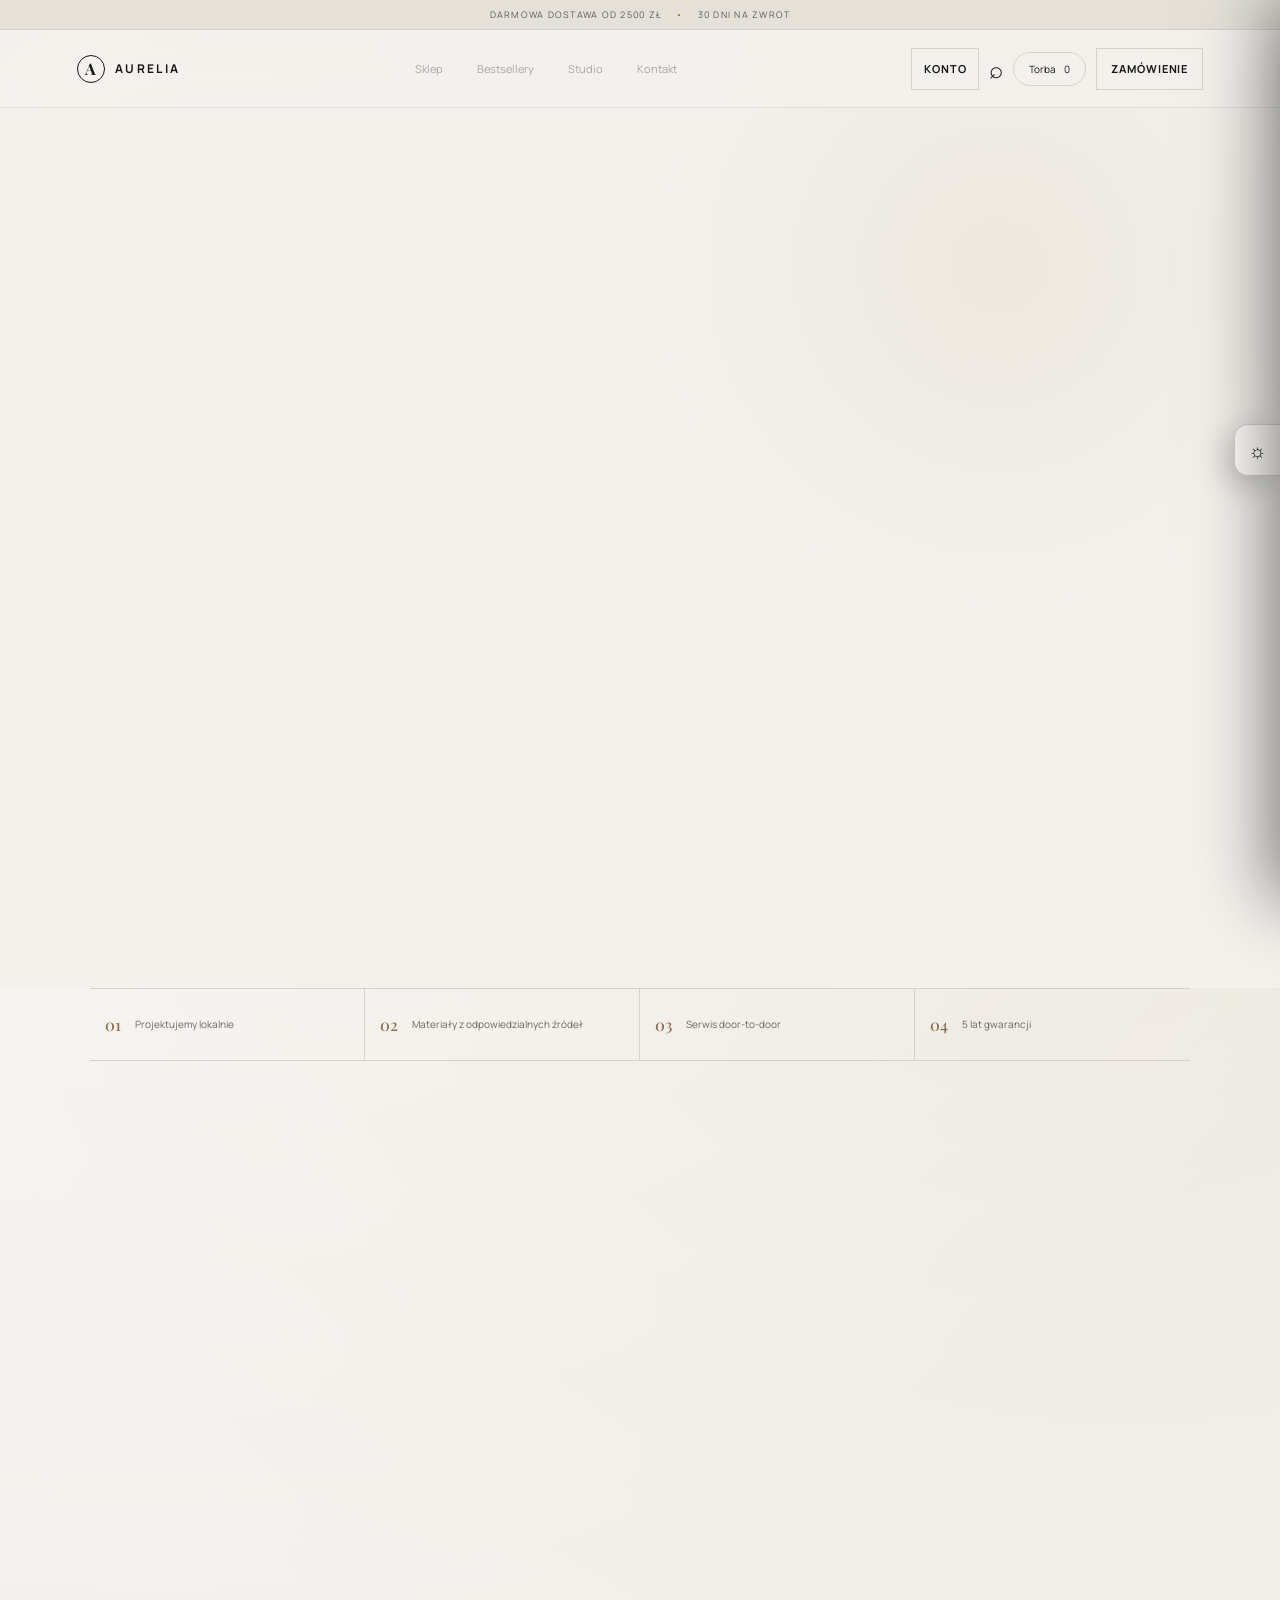
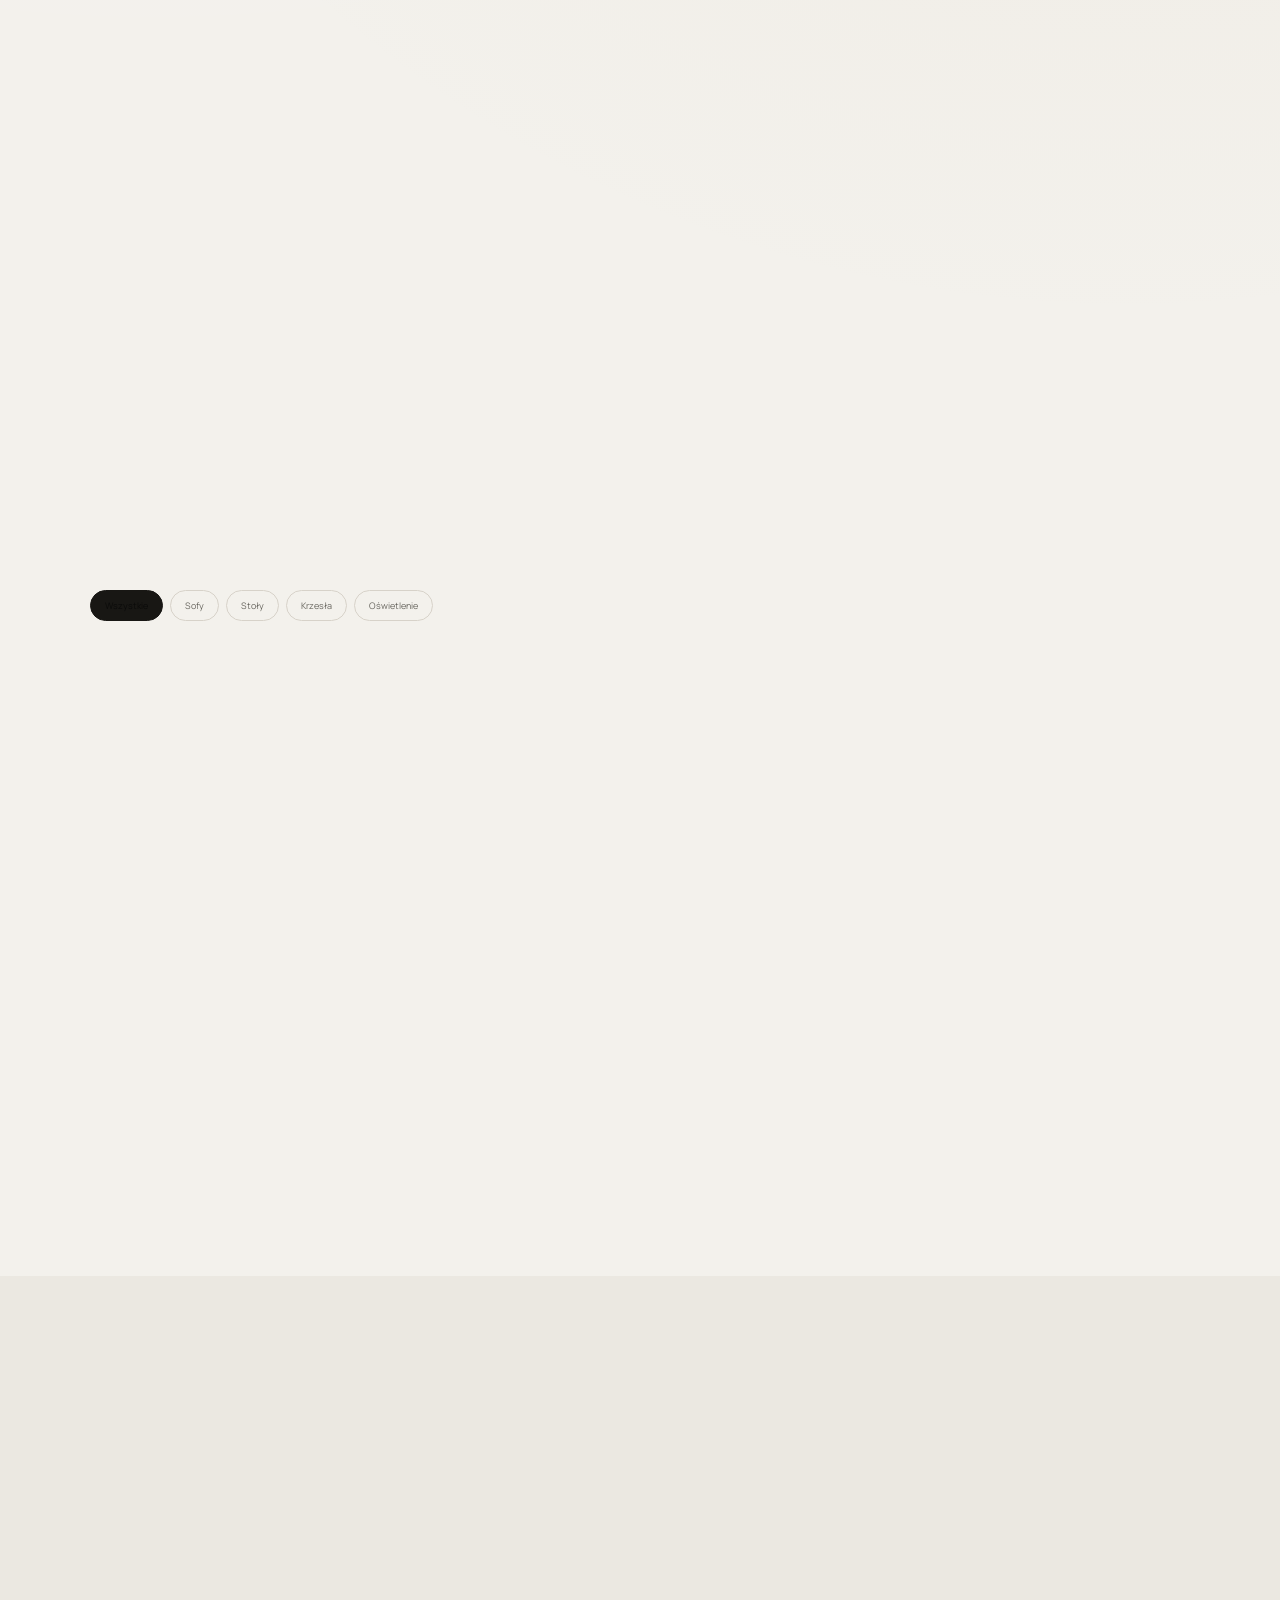
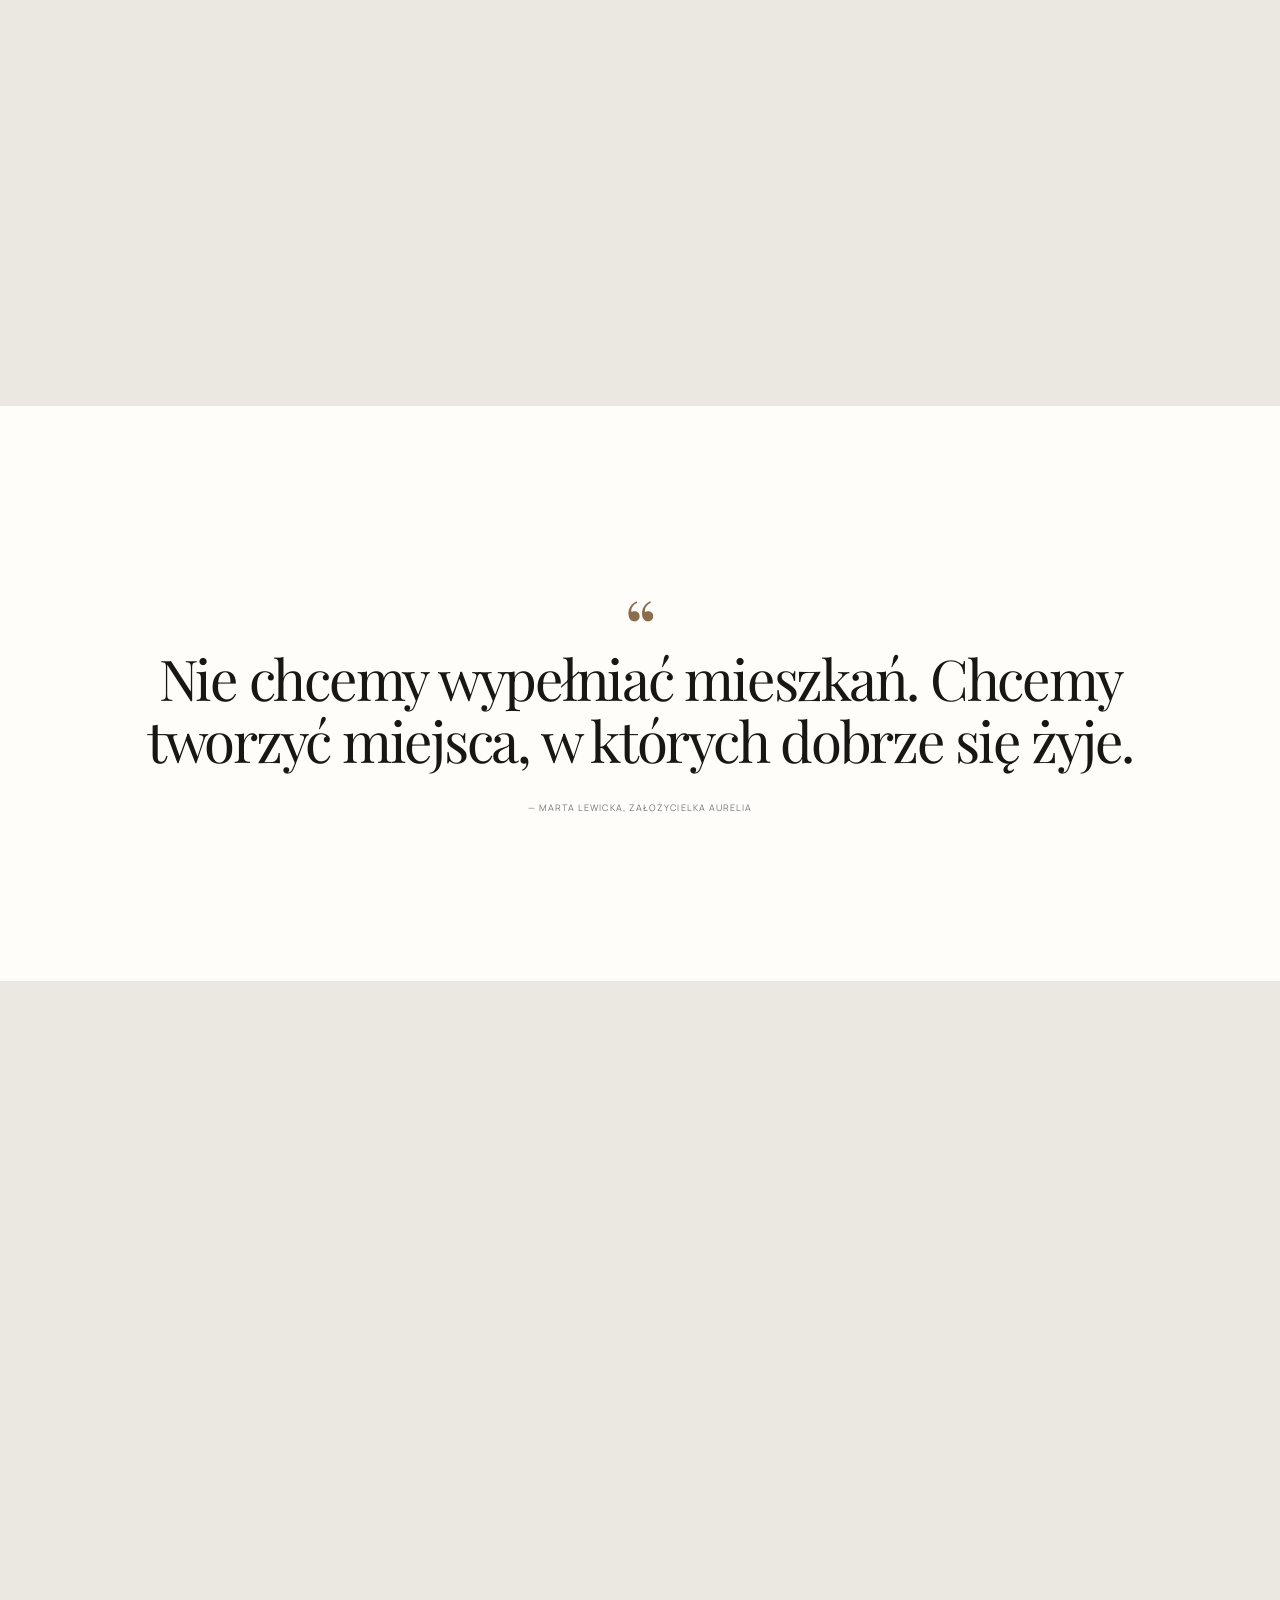
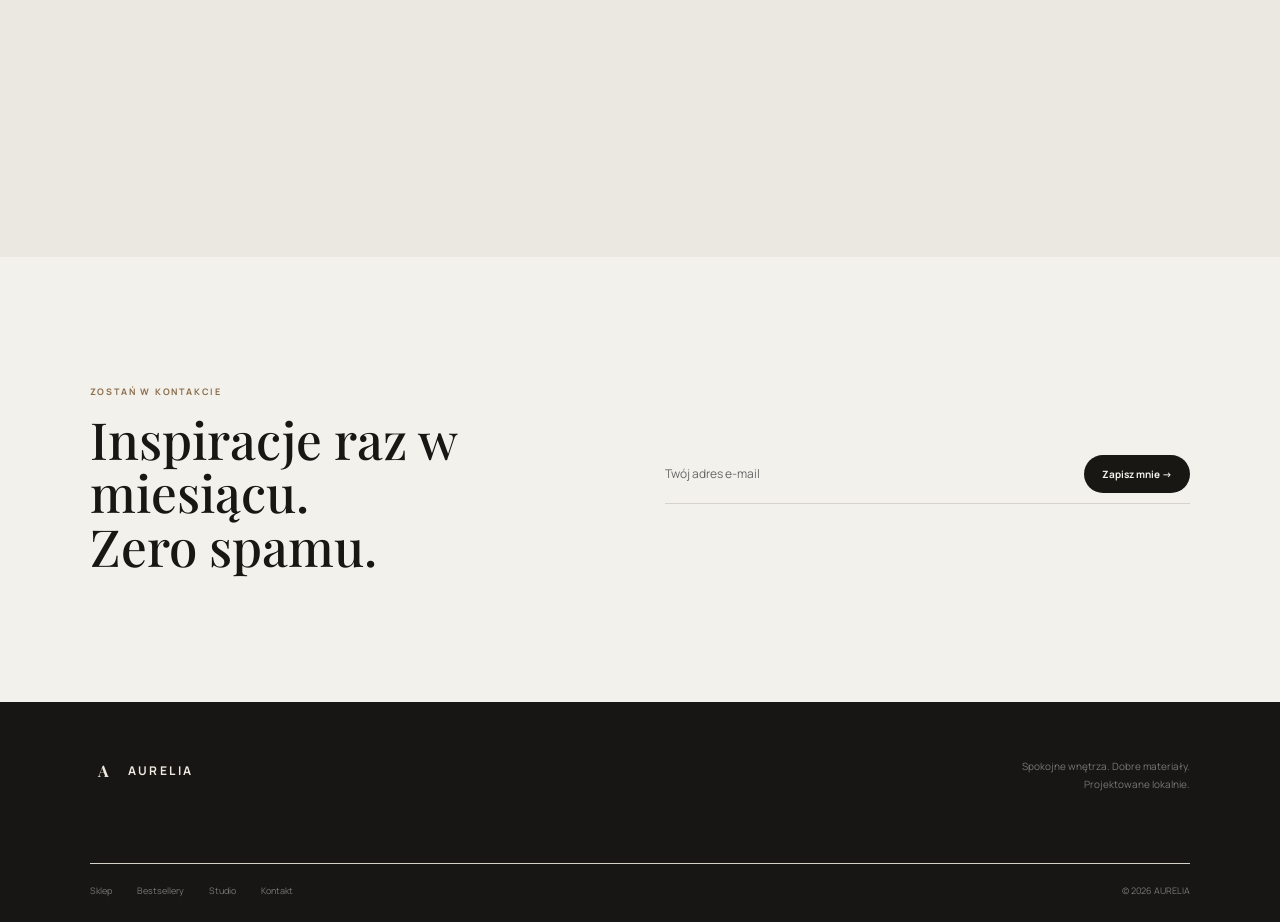
==== index.html @ a043e9d5 "Refresh app script after cart fix" ====
<!doctype html>
<html lang="pl">
<head>
  <meta charset="utf-8">
  <meta name="viewport" content="width=device-width,initial-scale=1">
  <meta name="description" content="AURELIA — nowoczesne meble do świadomych wnętrz.">
  <title>AURELIA — Meble, które zostają na lata</title>
  <link rel="preconnect" href="https://fonts.googleapis.com">
  <link rel="preconnect" href="https://fonts.gstatic.com" crossorigin>
  <link href="https://fonts.googleapis.com/css2?family=Manrope:wght@400;500;600;700&family=Playfair+Display:wght@500;600&display=swap" rel="stylesheet">
  <link rel="stylesheet" href="style.css?v=daynight2026">
  <script>(function(){try{document.documentElement.dataset.theme=localStorage.getItem("aurelia-theme")||"light"}catch(e){document.documentElement.dataset.theme="light"}})();</script>
</head>
<body>
  <div class="announcement">Darmowa dostawa od 2500 zł <span>•</span> 30 dni na zwrot</div>

  <header class="site-header" id="top">
    <a class="brand" href="index.html" aria-label="Aurelia strona główna">
      <span class="brand-mark">A</span>
      <span>AURELIA</span>
    </a>

    <nav class="desktop-nav" aria-label="Główna nawigacja">
      <a href="shop.html">Sklep</a>
      <a href="#bestsellery">Bestsellery</a>
      <a href="about.html">Studio</a>
      <a href="contact.html">Kontakt</a>
    </nav>

    <div class="header-actions"><a class="account-btn" href="account.html">Konto</a>
      <button class="icon-btn" data-open-search aria-label="Szukaj">⌕</button>
      <button class="cart-btn" data-open-cart>Torba <span id="cartCount">0</span></button><a class="order-btn" href="checkout.html">Zamówienie</a>
      <button class="menu-btn" data-menu aria-label="Otwórz menu"><span></span><span></span></button>
    </div>
  </header>

  <div class="mobile-menu" id="mobileMenu"><a href="account.html">Konto</a>
    <a href="shop.html">Sklep</a>
    <a href="#bestsellery">Bestsellery</a>
    <a href="about.html">Studio</a>
    <a href="contact.html">Kontakt</a>
  </div>

  <main>
    <section class="hero">
      <div class="hero-copy reveal">
        <p class="eyebrow">Kolekcja jesień / zima 2026</p>
        <h1>Przestrzeń,<br><em>która oddycha.</em></h1>
        <p class="hero-text">Spokojne formy, naturalne materiały i detale, które robią różnicę. Meble zaprojektowane do życia — nie tylko do oglądania.</p>
        <div class="hero-actions">
          <a class="btn btn-dark" href="#bestsellery">Odkryj kolekcję <span>↗</span></a>
          <a class="text-link" href="#studio">Poznaj nasze podejście</a>
        </div>
      </div>
      <div class="hero-visual reveal">
        <div class="hero-image">
          <img src="https://images.unsplash.com/photo-1555041469-a586c61ea9bc?auto=format&fit=crop&w=1500&q=85" alt="Jasna sofa w nowoczesnym salonie">
        </div>
        <div class="hero-note"><span>01</span><p>Soft shapes<br>natural living</p></div>
        <div class="hero-orb" aria-hidden="true"></div>
      </div>
    </section>

    <section class="trust-strip">
      <div><strong>01</strong><span>Projektujemy lokalnie</span></div>
      <div><strong>02</strong><span>Materiały z odpowiedzialnych źródeł</span></div>
      <div><strong>03</strong><span>Serwis door-to-door</span></div>
      <div><strong>04</strong><span>5 lat gwarancji</span></div>
    </section>

    <section class="section" id="kolekcja">
      <div class="section-head reveal">
        <div><p class="eyebrow">Kategorie</p><h2>Zaprojektuj swój rytm.</h2></div>
        <p>Od miękkich sof po stoły, przy których chce się zostać dłużej. Wybierz przestrzeń, od której zaczniesz.</p>
      </div>
      <div class="category-grid">
        <a class="category-card tall reveal" href="#bestsellery">
          <img src="https://images.unsplash.com/photo-1600210492486-724fe5c67fb0?auto=format&fit=crop&w=1000&q=85" alt="Salon">
          <div><span>01</span><h3>Salon</h3><small>Zobacz kolekcję →</small></div>
        </a>
        <a class="category-card reveal" href="#bestsellery">
          <img src="https://images.unsplash.com/photo-1618221195710-dd6b41faaea6?auto=format&fit=crop&w=1000&q=85" alt="Jadalnia">
          <div><span>02</span><h3>Jadalnia</h3><small>Zobacz kolekcję →</small></div>
        </a>
        <a class="category-card reveal" href="#bestsellery">
          <img src="https://images.unsplash.com/photo-1616486338812-3dadae4b4ace?auto=format&fit=crop&w=1000&q=85" alt="Sypialnia">
          <div><span>03</span><h3>Sypialnia</h3><small>Zobacz kolekcję →</small></div>
        </a>
      </div>
    </section>

    <section class="section products-section" id="bestsellery">
      <div class="section-head reveal">
        <div><p class="eyebrow">Bestsellery</p><h2>Rzeczy, do których się wraca.</h2></div>
        <button class="filter-toggle" data-filter-toggle>Filtruj <span>+</span></button>
      </div>

      <div class="filters" id="filters">
        <button class="filter active" data-filter="all">Wszystkie</button>
        <button class="filter" data-filter="sofa">Sofy</button>
        <button class="filter" data-filter="stol">Stoły</button>
        <button class="filter" data-filter="krzeslo">Krzesła</button>
        <button class="filter" data-filter="oswietlenie">Oświetlenie</button>
      </div>

      <div class="product-grid" id="productGrid">
        <article class="product-card reveal" data-category="sofa" data-id="sofa-luna" data-name="Luna Soft" data-price="4290">
          <div class="product-media"><span class="tag">Bestseller</span><button class="heart" aria-label="Dodaj do ulubionych">♡</button><img src="https://images.unsplash.com/photo-1555041469-a586c61ea9bc?auto=format&fit=crop&w=900&q=85" alt="Sofa Luna Soft"></div>
          <div class="product-info"><div><p class="product-type">Sofa / 3-osobowa</p><h3>Luna Soft</h3></div><strong>4 290 zł</strong></div>
          <button class="add-product">Dodaj do torby</button>
        </article>

        <article class="product-card reveal" data-category="stol" data-id="stol-ena" data-name="Ena Oak" data-price="2490">
          <div class="product-media"><button class="heart" aria-label="Dodaj do ulubionych">♡</button><img src="https://images.unsplash.com/photo-1538688525198-9b88f6f53126?auto=format&fit=crop&w=900&q=85" alt="Drewniany stół Ena Oak"></div>
          <div class="product-info"><div><p class="product-type">Stół / dąb</p><h3>Ena Oak</h3></div><strong>2 490 zł</strong></div>
          <button class="add-product">Dodaj do torby</button>
        </article>

        <article class="product-card reveal" data-category="krzeslo" data-id="krzeslo-mia" data-name="Mia Chair" data-price="590">
          <div class="product-media"><span class="tag muted">Nowość</span><button class="heart" aria-label="Dodaj do ulubionych">♡</button><img src="https://images.unsplash.com/photo-1503602642458-232111445657?auto=format&fit=crop&w=900&q=85" alt="Krzesło Mia"></div>
          <div class="product-info"><div><p class="product-type">Krzesło / tkanina</p><h3>Mia Chair</h3></div><strong>590 zł</strong></div>
          <button class="add-product">Dodaj do torby</button>
        </article>

        <article class="product-card reveal" data-category="oswietlenie" data-id="lampa-nova" data-name="Nova Light" data-price="790">
          <div class="product-media"><button class="heart" aria-label="Dodaj do ulubionych">♡</button><img src="https://images.unsplash.com/photo-1507473885765-e6ed057f782c?auto=format&fit=crop&w=900&q=85" alt="Lampa Nova"></div>
          <div class="product-info"><div><p class="product-type">Lampa / szkło</p><h3>Nova Light</h3></div><strong>790 zł</strong></div>
          <button class="add-product">Dodaj do torby</button>
        </article>
      </div>
    </section>

    <section class="feature-section">
      <div class="feature-copy reveal">
        <p class="eyebrow">Poznaj produkt</p>
        <h2>Dotknij, obróć,<br><em>zobacz z bliska.</em></h2>
        <p>Nie zawsze da się poczuć mebel przez ekran. Dlatego stworzyliśmy prosty podgląd 3D — przeciągnij po modelu i obejrzyj go z każdej strony.</p>
        <div class="feature-specs"><span>360° obrót</span><span>Interaktywny podgląd</span><span>Model webowy</span></div>
      </div>
      <div class="viewer-wrap reveal">
        <div class="viewer" id="viewer" aria-label="Interaktywny podgląd fotela">
          <div class="viewer-grid"></div>
          <div class="chair-3d">
            <div class="chair-back"></div><div class="chair-seat"></div><div class="chair-arm left"></div><div class="chair-arm right"></div><div class="chair-leg l1"></div><div class="chair-leg l2"></div><div class="chair-leg l3"></div><div class="chair-leg l4"></div>
          </div>
          <div class="viewer-label">AURELIA / FORM 01</div>
          <div class="drag-hint">↔ przeciągnij, aby obrócić</div>
        </div>
      </div>
    </section>

    <section class="quote-section" id="studio">
      <div class="quote-mark">“</div>
      <blockquote>Nie chcemy wypełniać mieszkań. Chcemy tworzyć miejsca, w których dobrze się żyje.</blockquote>
      <p>— Marta Lewicka, założycielka AURELIA</p>
    </section>

    <section class="studio-section section">
      <div class="studio-image reveal"><img src="https://images.unsplash.com/photo-1600607687920-4e2a09cf159d?auto=format&fit=crop&w=1400&q=85" alt="Wnętrze pracowni Aurelia"></div>
      <div class="studio-copy reveal"><p class="eyebrow">Nasze studio</p><h2>Mniej rzeczy.<br>Więcej charakteru.</h2><p>W AURELIA wierzymy w projektowanie bez pośpiechu. Wybieramy materiały, które pięknieją z czasem, i formy, które nie potrzebują sezonowych trendów.</p><a class="btn btn-dark" href="#kontakt">Poznaj nas bliżej <span>↗</span></a></div>
    </section>

    <section class="newsletter section" id="kontakt">
      <div><p class="eyebrow">Zostań w kontakcie</p><h2>Inspiracje raz w miesiącu.<br>Zero spamu.</h2></div>
      <form id="newsletterForm"><input type="email" placeholder="Twój adres e-mail" required><button class="btn btn-dark" type="submit">Zapisz mnie →</button></form>
    </section>
  </main>

  <footer>
    <div class="footer-top">
      <a class="brand" href="#top"><span class="brand-mark">A</span><span>AURELIA</span></a>
      <p>Spokojne wnętrza. Dobre materiały.<br>Projektowane lokalnie.</p>
    </div>
    <div class="footer-links">
      <a href="shop.html">Sklep</a><a href="#bestsellery">Bestsellery</a><a href="about.html">Studio</a><a href="contact.html">Kontakt</a>
      <span>© 2026 AURELIA</span>
    </div>
  </footer>

  <div class="search-overlay" id="searchOverlay">
    <button class="close-overlay" data-close-search>×</button>
    <div><p class="eyebrow">Szukaj</p><input id="searchInput" type="search" placeholder="Np. sofa, dąb, lampa..."><p id="searchResult"></p></div>
  </div>

  <aside class="cart-drawer" id="cartDrawer">
    <div class="drawer-head"><h2>Twoja torba</h2><button data-close-cart>×</button></div>
    <div id="cartItems" class="cart-items"><p class="empty-cart">Twoja torba jest jeszcze pusta.</p></div>
    <div class="cart-bottom"><div><span>Suma</span><strong id="cartTotal">0 zł</strong></div><button class="btn btn-dark checkout">Przejdź do zamówienia</button></div>
  </aside>
  <div class="drawer-backdrop" id="backdrop"></div>
  <div class="toast" id="toast"></div>
  <button class="appearance-toggle" id="appearanceToggle" type="button" aria-label="Otwórz ustawienia wyglądu"><span>☼</span></button>
  <aside class="appearance-drawer" id="appearanceDrawer" aria-hidden="true">
    <div class="appearance-head"><div><p class="eyebrow">Wygląd</p><strong>Tryb strony</strong></div><button id="appearanceClose" type="button" aria-label="Zamknij">×</button></div>
    <button class="appearance-option" type="button" data-appearance="light"><span>☼</span><div><strong>Jasny</strong><small>Naturalny i lekki</small></div><i>✓</i></button>
    <button class="appearance-option" type="button" data-appearance="dark"><span>☾</span><div><strong>Ciemny</strong><small>Elegancki i spokojny</small></div><i>✓</i></button>
  </aside>
  <div class="appearance-backdrop" id="appearanceBackdrop"></div>
  <script src="appearance.js"></script>
  <script src="app.js?v=cartfix2026"></script>
</body>
</html>
---- style.css ----
:root{
  --bg:#0b0b0a;--surface:#111110;--surface-2:#171715;--text:#eeeae2;
  --muted:#8e8b84;--line:#282824;--accent:#b59a78;--white:#fff;
}
*{box-sizing:border-box;margin:0;padding:0}
html{scroll-behavior:smooth}
body{font-family:"Manrope",sans-serif;background:var(--bg);color:var(--text);overflow-x:hidden}
body.no-scroll{overflow:hidden}
a{color:inherit;text-decoration:none}button,input,select,textarea{font:inherit}button{cursor:pointer}
.announcement{height:30px;background:#050505;color:#aaa69f;display:flex;justify-content:center;align-items:center;gap:14px;font-size:9px;letter-spacing:.14em;text-transform:uppercase}
.announcement span,.eyebrow{color:var(--accent)}
.site-header{height:78px;position:sticky;top:0;z-index:50;background:rgba(11,11,10,.88);backdrop-filter:blur(18px);display:flex;align-items:center;justify-content:space-between;padding:0 clamp(20px,6vw,90px);border-bottom:1px solid var(--line)}
.brand{display:flex;align-items:center;gap:10px;font-weight:700;letter-spacing:.2em;font-size:12px}
.brand-mark{display:grid;place-items:center;width:28px;height:28px;border:1px solid var(--text);border-radius:50%;font-family:"Playfair Display",serif;font-size:16px;letter-spacing:0}
.desktop-nav{display:flex;gap:34px;font-size:11px;color:#aaa7a0}.desktop-nav a,.footer-links a{transition:.25s}.desktop-nav a:hover,.footer-links a:hover{color:var(--accent)}
.header-actions{display:flex;gap:10px;align-items:center}.icon-btn,.cart-btn,.menu-btn{border:0;background:none;color:var(--text)}
.icon-btn{font-size:24px}.cart-btn{border:1px solid var(--line);padding:9px 15px;border-radius:999px;font-size:10px}.cart-btn span{margin-left:6px}.menu-btn{display:none;width:36px}.menu-btn span{display:block;height:1px;background:var(--text);margin:6px 0}.mobile-menu{display:none}
.hero{min-height:calc(100vh - 108px);display:grid;grid-template-columns:1fr 1.05fr;gap:clamp(35px,7vw,110px);align-items:center;padding:clamp(60px,8vw,110px) clamp(20px,7vw,100px)}
.hero-copy{max-width:620px}.eyebrow{text-transform:uppercase;letter-spacing:.2em;font-size:9px;font-weight:700}
.hero h1,.section-head h2,.feature-copy h2,.studio-copy h2,.newsletter h2,.page-hero h1,.shop-toolbar h2,.promo-box h2,.contact-grid h2{font-family:"Playfair Display",serif;font-weight:500}
.hero h1{font-size:clamp(54px,6.8vw,100px);line-height:.94;letter-spacing:-.055em;margin:22px 0 30px}.hero h1 em,h2 em{font-style:italic;color:var(--accent)}
.hero-text{max-width:500px;color:var(--muted);line-height:1.8;font-size:13px}.hero-actions{display:flex;align-items:center;gap:24px;margin-top:35px}
.btn{border:0;padding:14px 20px;border-radius:999px;display:inline-flex;align-items:center;justify-content:center;gap:16px;font-size:10px;font-weight:700;transition:.25s}.btn span{font-size:15px}.btn-dark{background:var(--text);color:#0b0b0a}.btn-dark:hover{background:#fff;transform:translateY(-2px)}.text-link{font-size:10px;border-bottom:1px solid #777;padding-bottom:5px}
.hero-visual{position:relative}.hero-image{height:min(690px,75vh);overflow:hidden;border-radius:2px}.hero-image img,.category-card img,.product-media img,.studio-image img{width:100%;height:100%;object-fit:cover}.hero-note{position:absolute;left:-30px;bottom:30px;background:var(--surface-2);padding:17px 20px;display:flex;gap:18px;box-shadow:0 15px 40px #000b}.hero-note span{color:var(--accent);font-size:9px}.hero-note p{font-family:"Playfair Display",serif;font-size:14px;line-height:1.2}.hero-orb{position:absolute;width:80px;height:80px;border-radius:50%;right:-25px;top:12%;background:#b59a7820}
.trust-strip{display:grid;grid-template-columns:repeat(4,1fr);border-block:1px solid var(--line);margin:0 clamp(20px,7vw,100px)}.trust-strip div{padding:25px 15px;display:flex;gap:14px;align-items:center;border-right:1px solid var(--line)}.trust-strip div:last-child{border:0}.trust-strip strong{font-family:"Playfair Display",serif;color:var(--accent);font-weight:500}.trust-strip span{font-size:10px;color:var(--muted)}
.section{padding:clamp(80px,10vw,145px) clamp(20px,7vw,100px)}.section-head{display:flex;justify-content:space-between;align-items:end;gap:30px;margin-bottom:50px}.section-head h2,.feature-copy h2,.studio-copy h2{font-size:clamp(38px,4.5vw,65px);line-height:1;letter-spacing:-.045em;margin-top:16px}.section-head>p{max-width:330px;color:var(--muted);font-size:11px;line-height:1.8}
.category-grid{display:grid;grid-template-columns:1.2fr 1fr 1fr;gap:12px}.category-card{height:410px;position:relative;overflow:hidden;background:var(--surface-2)}.category-card.tall{height:560px}.category-card img{transition:transform .8s;filter:saturate(.85)}.category-card:hover img{transform:scale(1.04)}.category-card:after{content:"";position:absolute;inset:0;background:linear-gradient(transparent 40%,#000b)}.category-card div{position:absolute;z-index:2;left:24px;bottom:24px;color:#fff}.category-card span{font-size:9px;color:#d0b28c}.category-card h3{font-family:"Playfair Display",serif;font-size:32px;font-weight:500;margin:5px 0}.category-card small{font-size:9px}
.products-section{padding-top:60px}.filter-toggle{background:none;color:var(--text);border:0;border-bottom:1px solid var(--text);font-size:10px;padding:5px}.filters{display:flex;gap:7px;margin:-20px 0 32px;overflow:auto}.filter{background:none;color:var(--muted);border:1px solid var(--line);border-radius:999px;padding:8px 14px;font-size:9px;white-space:nowrap}.filter.active,.filter:hover{background:var(--text);color:#0b0b0a;border-color:var(--text)}
.product-grid{display:grid;grid-template-columns:repeat(4,1fr);gap:14px}.product-card{min-width:0}.product-media{height:390px;background:var(--surface-2);position:relative;overflow:hidden}.product-media img{transition:.6s;filter:saturate(.85)}.product-card:hover .product-media img{transform:scale(1.035)}.tag{position:absolute;z-index:2;left:14px;top:14px;background:var(--text);color:#0b0b0a;border-radius:999px;padding:6px 10px;font-size:8px}.tag.muted{background:#2a2824;color:#c7b69d}.heart{position:absolute;z-index:3;right:14px;top:14px;border:1px solid #ffffff22;background:#111111d9;color:var(--text);width:34px;height:34px;border-radius:50%;font-size:17px}.heart.active{background:var(--text);color:#0b0b0a}
.product-info{display:flex;justify-content:space-between;gap:12px;padding:16px 2px 11px}.product-type{font-size:8px;text-transform:uppercase;letter-spacing:.13em;color:#77746e}.product-info h3{font-family:"Playfair Display",serif;font-size:20px;font-weight:500;margin-top:5px}.product-info>strong{font-size:11px;white-space:nowrap}.add-product{width:100%;border:1px solid var(--line);background:none;color:var(--text);padding:10px;border-radius:999px;font-size:9px;transition:.25s}.add-product:hover{background:var(--text);color:#0b0b0a}
.feature-section{background:var(--surface);display:grid;grid-template-columns:.85fr 1.15fr;align-items:center;min-height:700px;padding:100px clamp(20px,7vw,100px);gap:80px}.feature-copy{max-width:480px}.feature-copy>p:not(.eyebrow){color:var(--muted);font-size:12px;line-height:1.9;margin-top:25px}.feature-specs{display:flex;gap:8px;flex-wrap:wrap;margin-top:30px}.feature-specs span{border:1px solid var(--line);border-radius:999px;padding:8px 11px;font-size:8px;color:var(--muted)}
.viewer-wrap{display:flex;justify-content:center}.viewer{width:min(600px,100%);height:530px;background:#151513;position:relative;overflow:hidden;cursor:grab;user-select:none}.viewer:active{cursor:grabbing}.viewer-grid{position:absolute;inset:0;background:linear-gradient(#0000 49%,#ffffff08 50%),linear-gradient(90deg,#0000 49%,#ffffff08 50%);background-size:40px 40px;opacity:.3;transform:perspective(500px) rotateX(60deg) translateY(170px) scale(1.5)}
.chair-3d{position:absolute;width:250px;height:270px;left:50%;top:50%;transform:translate(-50%,-45%) rotateY(-15deg);transform-style:preserve-3d;transition:transform .08s}.chair-back{position:absolute;width:185px;height:175px;left:32px;top:0;background:linear-gradient(120deg,#51453a,#7b6a58);border-radius:70px 70px 20px 20px}.chair-seat{position:absolute;width:205px;height:75px;left:22px;top:145px;background:#685949;border-radius:30px;transform:rotateX(15deg)}.chair-arm{position:absolute;width:18px;height:120px;top:95px;background:#665542;border-radius:10px}.chair-arm.left{left:16px;transform:rotate(-8deg)}.chair-arm.right{right:12px;transform:rotate(8deg)}.chair-leg{position:absolute;width:11px;height:80px;background:#090908;top:202px;border-radius:0 0 7px 7px}.l1{left:40px}.l2{left:88px}.l3{right:88px}.l4{right:38px}.viewer-label{position:absolute;top:20px;left:20px;font-size:8px;letter-spacing:.18em}.drag-hint{position:absolute;bottom:20px;right:20px;font-size:8px;color:#666}
.quote-section{padding:clamp(100px,13vw,190px) 10%;text-align:center;background:var(--surface-2)}.quote-mark{font-family:"Playfair Display",serif;color:var(--accent);font-size:80px;height:55px}.quote-section blockquote{font-family:"Playfair Display",serif;font-size:clamp(32px,4.4vw,65px);line-height:1.1;letter-spacing:-.04em;max-width:1050px;margin:20px auto 30px}.quote-section>p{font-size:9px;color:#777;letter-spacing:.12em;text-transform:uppercase}
.studio-section{display:grid;grid-template-columns:1.1fr .9fr;align-items:center;gap:8%;background:var(--surface)}.studio-image{height:620px;overflow:hidden}.studio-copy{max-width:480px}.studio-copy>p:not(.eyebrow){color:var(--muted);line-height:1.9;font-size:12px;margin:28px 0}
.newsletter{display:grid;grid-template-columns:1fr 1fr;gap:50px;align-items:center}.newsletter h2{font-size:clamp(35px,4vw,55px);line-height:1.05;margin-top:15px}.newsletter form{display:flex;border-bottom:1px solid var(--line);padding-bottom:10px}.newsletter input{flex:1;border:0;outline:0;background:none;color:var(--text);font-size:12px}.newsletter input::placeholder{color:#666}.newsletter .btn{padding:12px 18px}.newsletter-message{font-size:10px;color:var(--accent);margin-top:12px}
footer{background:#050505;color:var(--text);padding:55px clamp(20px,7vw,100px) 25px}.footer-top{display:flex;justify-content:space-between;align-items:start;padding-bottom:70px}.footer-top .brand-mark{border-color:var(--text)}.footer-top p{color:#777;font-size:10px;line-height:1.8;text-align:right}.footer-links{display:flex;gap:25px;border-top:1px solid var(--line);padding-top:20px;flex-wrap:wrap;font-size:9px;color:#777}.footer-links span{margin-left:auto}
.search-overlay{position:fixed;inset:0;background:#090908f7;z-index:100;display:grid;place-items:center;opacity:0;visibility:hidden;transition:.3s}.search-overlay.open{opacity:1;visibility:visible}.search-overlay>div{width:min(700px,85%)}.search-overlay input{display:block;width:100%;border:0;border-bottom:1px solid var(--text);background:none;color:var(--text);outline:0;font-family:"Playfair Display",serif;font-size:clamp(35px,6vw,70px);padding:20px 0}.search-overlay #searchResult{font-size:10px;color:var(--muted);margin-top:15px}.close-overlay{position:absolute;right:5%;top:4%;border:0;background:none;color:var(--text);font-size:35px}
.cart-drawer{position:fixed;z-index:110;right:0;top:0;height:100vh;width:min(430px,100%);background:var(--surface-2);padding:30px;transform:translateX(100%);transition:.4s;display:flex;flex-direction:column}.cart-drawer.open{transform:translateX(0)}.drawer-head{display:flex;justify-content:space-between;border-bottom:1px solid var(--line);padding-bottom:20px}.drawer-head h2{font-family:"Playfair Display",serif;font-weight:500}.drawer-head button{border:0;background:none;color:var(--text);font-size:28px}.cart-items{flex:1;padding:20px 0;overflow:auto}.empty-cart{font-size:11px;color:#777}.cart-row{display:flex;gap:12px;padding:13px 0;border-bottom:1px solid var(--line)}.cart-row .cart-thumb{width:70px;height:70px;object-fit:cover}.cart-row h4{font-family:"Playfair Display",serif;font-weight:500}.cart-row p{font-size:9px;color:#777;margin-top:5px}.remove-item{margin-left:auto;border:0;background:none;color:#777}.cart-bottom{border-top:1px solid var(--line);padding-top:20px}.cart-bottom>div{display:flex;justify-content:space-between;margin-bottom:15px;font-size:11px}.cart-bottom .btn{width:100%}.drawer-backdrop{position:fixed;inset:0;background:#0009;z-index:105;opacity:0;visibility:hidden;transition:.3s}.drawer-backdrop.open{opacity:1;visibility:visible}.toast{position:fixed;bottom:25px;left:50%;transform:translate(-50%,20px);background:var(--text);color:#0b0b0a;padding:12px 18px;border-radius:999px;font-size:9px;opacity:0;z-index:200;transition:.3s;pointer-events:none}.toast.show{opacity:1;transform:translate(-50%,0)}
.reveal{opacity:0;transform:translateY(25px);transition:opacity .7s,transform .7s}.reveal.visible{opacity:1;transform:none}
.page-hero{padding:clamp(90px,12vw,170px) clamp(20px,7vw,100px) 80px;background:var(--surface)}.page-hero h1{font-size:clamp(55px,8vw,105px);line-height:.92;letter-spacing:-.055em;margin:20px 0}.page-hero h1 em{font-style:italic;color:var(--accent)}.page-hero>p:last-child{max-width:520px;color:var(--muted);line-height:1.8;font-size:12px}
.shop-toolbar{display:flex;justify-content:space-between;gap:30px;align-items:end;margin-bottom:35px}.shop-toolbar h2{font-size:clamp(35px,4vw,55px)}.shop-toolbar .filters{margin:0}
.promo-box{background:var(--surface-2);display:flex;justify-content:space-between;align-items:center;gap:40px}.promo-box h2,.contact-grid h2{font-size:clamp(40px,5vw,70px);line-height:.98;margin:15px 0}.promo-box p:not(.eyebrow){color:var(--muted);max-width:550px;line-height:1.8;font-size:12px}
.values-grid{display:grid;grid-template-columns:repeat(3,1fr);gap:1px;background:var(--line)}.values-grid>div{background:var(--bg);padding:55px 35px;min-height:230px}.values-grid strong{color:var(--accent);font-family:"Playfair Display",serif;font-weight:500}.values-grid h3{font-family:"Playfair Display",serif;font-size:30px;font-weight:500;margin:20px 0 10px}.values-grid p{color:var(--muted);font-size:11px;line-height:1.8;max-width:320px}
.contact-grid{display:grid;grid-template-columns:.8fr 1.2fr;gap:12%;background:var(--surface)}.contact-detail{margin-top:30px;line-height:2;color:var(--muted);font-size:12px}.contact-form{display:grid;gap:24px}.contact-form label{display:grid;gap:9px;font-size:9px;text-transform:uppercase;letter-spacing:.12em}.contact-form input,.contact-form select,.contact-form textarea{border:0;border-bottom:1px solid var(--line);background:none;color:var(--text);outline:0;padding:13px 0;font-size:12px;resize:vertical}.contact-form select{cursor:pointer}.contact-form .btn{justify-self:start}.form-success{padding:35px;border:1px solid var(--line);background:var(--bg)}.form-success strong{font-family:"Playfair Display",serif;font-size:30px;font-weight:500}.form-success p{margin-top:10px;color:var(--muted);font-size:11px}.scroll-progress{position:fixed;left:0;top:0;height:2px;width:0;background:var(--accent);z-index:9999}
@media(max-width:900px){
 .desktop-nav{display:none}.menu-btn{display:block}.hero{grid-template-columns:1fr;padding-top:70px}.hero-copy{max-width:700px}.hero-visual{margin-top:20px}.hero-image{height:60vh}.hero-note{left:15px}
 .trust-strip{grid-template-columns:1fr 1fr}.trust-strip div:nth-child(2){border-right:0}.trust-strip div{border-bottom:1px solid var(--line)}
 .category-grid{grid-template-columns:1fr 1fr}.category-card.tall{height:450px}.category-card{height:350px}.category-card:first-child{grid-column:1/-1}
 .product-grid{grid-template-columns:1fr 1fr}.product-media{height:450px}.feature-section{grid-template-columns:1fr;gap:50px}.studio-section{grid-template-columns:1fr}.studio-image{height:500px}.newsletter{grid-template-columns:1fr}
 .mobile-menu{position:fixed;z-index:45;top:108px;left:0;right:0;background:var(--surface-2);padding:30px 25px;display:flex;flex-direction:column;gap:20px;transform:translateY(-120%);transition:.35s;border-bottom:1px solid var(--line)}.mobile-menu.open{transform:translateY(0)}
}
@media(max-width:700px){
 .shop-toolbar,.promo-box{align-items:flex-start;flex-direction:column}.shop-toolbar .filters{width:100%}.values-grid{grid-template-columns:1fr}.contact-grid{grid-template-columns:1fr;gap:50px}
 .page-hero{padding-top:80px}.promo-box{padding-top:80px;padding-bottom:80px}
}
@media(max-width:560px){
 .announcement{font-size:8px}.hero{min-height:auto;padding:65px 20px 80px}.hero h1{font-size:56px}.hero-actions{align-items:flex-start;flex-direction:column;gap:18px}.hero-image{height:55vh}.hero-note{bottom:15px}.hero-orb{right:-20px}
 .trust-strip{margin:0 20px;grid-template-columns:1fr}.trust-strip div{border-right:0}.section{padding:80px 20px}.section-head{align-items:start;flex-direction:column;margin-bottom:35px}
 .category-grid{grid-template-columns:1fr}.category-card,.category-card.tall{height:420px;grid-column:auto}.product-grid{grid-template-columns:1fr 1fr;gap:12px}.product-media{height:260px}.product-info{display:block}.product-info>strong{display:block;margin-top:7px}
 .feature-section{padding:80px 20px}.viewer{height:430px}.chair-3d{transform:translate(-50%,-45%) scale(.82)}.studio-image{height:380px}
 .footer-top{flex-direction:column;gap:30px}.footer-top p{text-align:left}.footer-links span{margin-left:0;width:100%}.newsletter form{display:block;border:0}.newsletter input{width:100%;border-bottom:1px solid var(--line);padding:15px 0}.newsletter .btn{margin-top:12px}.cart-btn{padding:8px 10px}
}

/* AURELIA appearance switcher */
.appearance-toggle{position:fixed;right:0;top:50%;transform:translateY(-50%);z-index:9999;width:46px;height:52px;border:1px solid var(--line);border-right:0;border-radius:14px 0 0 14px;background:var(--surface-2);color:var(--text);display:grid;place-items:center;cursor:pointer;box-shadow:-8px 8px 30px #0003;font:inherit;font-size:20px;transition:.25s}
.appearance-toggle:hover{width:52px;color:var(--accent)}
.appearance-drawer{position:fixed;right:0;top:0;bottom:0;z-index:10001;width:min(350px,90vw);padding:32px;background:var(--surface-2);color:var(--text);border-left:1px solid var(--line);box-shadow:-25px 0 70px #0008;transform:translateX(105%);transition:transform .35s ease}
.appearance-drawer.open{transform:translateX(0)}
.appearance-head{display:flex;align-items:flex-start;justify-content:space-between;padding-bottom:25px;border-bottom:1px solid var(--line)}
.appearance-head strong{display:block;font-family:"Playfair Display",serif;font-size:26px;font-weight:500;margin-top:8px}
.appearance-head button{border:0;background:none;color:var(--text);font-size:30px;line-height:1;cursor:pointer}
.appearance-option{width:100%;margin-top:12px;padding:17px;border:1px solid var(--line);background:transparent;color:var(--text);display:flex;align-items:center;gap:14px;text-align:left;cursor:pointer;font:inherit;transition:.2s}
.appearance-option>span{width:36px;height:36px;border:1px solid var(--line);border-radius:50%;display:grid;place-items:center}
.appearance-option div{flex:1}.appearance-option strong{display:block;font-size:11px}.appearance-option small{display:block;color:var(--muted);font-size:9px;margin-top:4px}.appearance-option i{font-style:normal;opacity:0;color:var(--accent)}
.appearance-option.active{border-color:var(--accent);background:#b59a7812}.appearance-option.active i{opacity:1}
.appearance-backdrop{position:fixed;inset:0;z-index:10000;background:#0008;opacity:0;visibility:hidden;transition:.25s}
.appearance-backdrop.open{opacity:1;visibility:visible}
html[data-theme="light"]{--bg:#f3f1ec;--surface:#ebe8e1;--surface-2:#fffdfa;--text:#181714;--muted:#68665f;--line:#d7d2c9;--accent:#8b6d4b}
html[data-theme="dark"]{--bg:#0b0b0a;--surface:#111110;--surface-2:#171715;--text:#eeeae2;--muted:#8e8b84;--line:#282824;--accent:#b59a78}
html[data-theme="light"] .announcement{background:#e5e1d9;color:#5f5b54}
html[data-theme="light"] .site-header{background:#f3f1ecd9}
html[data-theme="light"] footer{background:#171614}
html[data-theme="light"] .hero-image img,html[data-theme="light"] .category-card img,html[data-theme="light"] .product-media img,html[data-theme="light"] .studio-image img{filter:saturate(.8)}
html[data-theme="light"] .btn-dark{background:#181714;color:#f3f1ec}
@media(max-width:560px){.appearance-toggle{top:auto;bottom:110px}.appearance-drawer{width:min(350px,92vw)}}

/* AURELIA DAY / NIGHT SYSTEM
   One source of truth for the visual transformation.
*/

html[data-theme="light"]{
  --bg:#f3f1ec;
  --surface:#ebe8e1;
  --surface-2:#fffdfa;
  --text:#181714;
  --muted:#68665f;
  --line:#d7d2c9;
  --accent:#8b6d4b;
  --ambient:rgba(139,109,75,.10);
  --photo-filter:none;
}

html[data-theme="dark"]{
  --bg:#090d16;
  --surface:#111722;
  --surface-2:#171e2b;
  --text:#f3f0e8;
  --muted:#a1a7b3;
  --line:#2a3342;
  --accent:#c8ab7c;
  --ambient:rgba(91,125,177,.14);
  --photo-filter:brightness(.54) saturate(.72) contrast(1.08);
}

/* Core transition */
html[data-theme] body,
html[data-theme] .announcement,
html[data-theme] .site-header,
html[data-theme] .section,
html[data-theme] .feature-section,
html[data-theme] .studio-section,
html[data-theme] .newsletter,
html[data-theme] .quote-section,
html[data-theme] .page-hero,
html[data-theme] .trust-strip,
html[data-theme] .product-card,
html[data-theme] .promo-box,
html[data-theme] .values-grid>div,
html[data-theme] .contact-grid,
html[data-theme] footer,
html[data-theme] .viewer,
html[data-theme] .filters,
html[data-theme] .filter,
html[data-theme] input,
html[data-theme] select,
html[data-theme] textarea{
  transition:
    background-color .7s ease,
    color .7s ease,
    border-color .7s ease,
    box-shadow .7s ease;
}

/* DAY */
html[data-theme="light"] body{
  background:
    radial-gradient(circle at 12% 4%,rgba(255,255,255,.55),transparent 26%),
    radial-gradient(circle at 88% 12%,rgba(196,169,130,.12),transparent 24%),
    var(--bg);
  color:var(--text);
}

html[data-theme="light"] .announcement{
  background:#e5e1d9;
  color:#5f5b54;
  border-bottom:1px solid #d7d2c9;
}

html[data-theme="light"] .site-header{
  background:rgba(243,241,236,.88);
  border-bottom-color:rgba(24,23,20,.08);
}

html[data-theme="light"] footer{
  background:#171614;
  color:#eee9df;
}

html[data-theme="light"] .hero,
html[data-theme="light"] .page-hero{
  background:
    radial-gradient(circle at 78% 18%,rgba(196,169,130,.12),transparent 28%),
    var(--bg);
}

html[data-theme="light"] .hero-image,
html[data-theme="light"] .category-card,
html[data-theme="light"] .product-media,
html[data-theme="light"] .studio-image{
  box-shadow:0 18px 60px rgba(82,68,48,.08);
}

html[data-theme="light"] .hero-image img,
html[data-theme="light"] .category-card img,
html[data-theme="light"] .product-media img,
html[data-theme="light"] .studio-image img{
  filter:saturate(.88) contrast(1.02);
  transition:filter .7s ease,transform .8s ease;
}

html[data-theme="light"] .btn-dark{
  background:#181714;
  color:#f3f1ec;
  border-color:#181714;
}

/* NIGHT — environment */
html[data-theme="dark"] body{
  background:
    radial-gradient(circle at 12% 5%,rgba(72,104,157,.16),transparent 28%),
    radial-gradient(circle at 88% 16%,rgba(196,169,130,.09),transparent 24%),
    linear-gradient(180deg,#080c14 0%,#0b1019 42%,#080b11 100%);
  color:var(--text);
}

html[data-theme="dark"] .announcement{
  background:#070a10;
  color:#9fa7b4;
  border-bottom:1px solid #222b38;
  box-shadow:0 4px 30px rgba(35,65,105,.12);
}

html[data-theme="dark"] .site-header{
  background:rgba(8,12,20,.88);
  border-bottom-color:rgba(164,186,215,.12);
}

html[data-theme="dark"] .brand-mark{
  border-color:#596477;
}

html[data-theme="dark"] .hero,
html[data-theme="dark"] .page-hero{
  background:
    radial-gradient(circle at 76% 18%,rgba(103,137,190,.17),transparent 28%),
    linear-gradient(180deg,#0a0f19,#0b1018);
}

html[data-theme="dark"] .hero::before{
  content:"";
  position:absolute;
  inset:0;
  pointer-events:none;
  opacity:.6;
  background:
    radial-gradient(circle at 8% 16%,#eef4ff 0 1px,transparent 2px),
    radial-gradient(circle at 20% 8%,#cbd8eb 0 1px,transparent 2px),
    radial-gradient(circle at 34% 21%,#eef4ff 0 1px,transparent 2px),
    radial-gradient(circle at 49% 10%,#cbd8eb 0 1px,transparent 2px),
    radial-gradient(circle at 64% 19%,#eef4ff 0 1px,transparent 2px),
    radial-gradient(circle at 81% 9%,#eef4ff 0 1px,transparent 2px),
    radial-gradient(circle at 91% 25%,#cbd8eb 0 1px,transparent 2px);
}

html[data-theme="dark"] .trust-strip{
  background:#0e141e;
  border-color:#273140;
  box-shadow:inset 0 12px 30px rgba(0,0,0,.18),inset 0 -12px 30px rgba(0,0,0,.18);
}

html[data-theme="dark"] .trust-strip div{
  border-color:#273140;
}

html[data-theme="dark"] .section,
html[data-theme="dark"] .feature-section,
html[data-theme="dark"] .studio-section,
html[data-theme="dark"] .newsletter{
  background:
    linear-gradient(180deg,rgba(135,160,195,.025),transparent 45%),
    var(--surface);
}

html[data-theme="dark"] .quote-section{
  background:
    radial-gradient(circle at 50% 40%,rgba(196,169,130,.08),transparent 32%),
    #080c13;
  border-top:1px solid #252e3b;
  border-bottom:1px solid #252e3b;
}

html[data-theme="dark"] .category-card,
html[data-theme="dark"] .product-card,
html[data-theme="dark"] .viewer,
html[data-theme="dark"] .studio-image,
html[data-theme="dark"] .promo-box,
html[data-theme="dark"] .values-grid>div,
html[data-theme="dark"] .contact-grid{
  background:var(--surface);
}

html[data-theme="dark"] .product-card{
  border:1px solid rgba(164,186,215,.09);
}

html[data-theme="dark"] .product-card:hover{
  border-color:rgba(200,171,124,.38);
  box-shadow:0 24px 70px rgba(0,0,0,.34);
}

html[data-theme="dark"] .product-media{
  background:#0b1018;
}

html[data-theme="dark"] .filters{
  background:#0e141d;
  border-color:#2a3442;
}

html[data-theme="dark"] .filter{
  color:#a2a9b5;
}

html[data-theme="dark"] .filter.active{
  background:#eee8dc;
  color:#11151b;
}

html[data-theme="dark"] .btn-dark{
  background:#eee8dc;
  color:#11151b;
  border-color:#eee8dc;
}

html[data-theme="dark"] .btn-dark:hover{
  background:#c8ab7c;
  border-color:#c8ab7c;
  color:#10141a;
}

html[data-theme="dark"] .text-link{
  color:#d4d9e0;
}

html[data-theme="dark"] .text-link:after{
  background:#c8ab7c;
}

html[data-theme="dark"] .viewer-grid{
  opacity:.25;
}

html[data-theme="dark"] .viewer{
  background:
    radial-gradient(circle at 72% 18%,rgba(92,128,188,.18),transparent 34%),
    linear-gradient(180deg,#0a0f18,#070a10);
}

html[data-theme="dark"] .appearance-toggle{
  background:#151d29;
  border-color:#394658;
  color:#f0ece4;
  box-shadow:-8px 8px 35px rgba(0,0,0,.58);
}

html[data-theme="dark"] .appearance-drawer{
  background:#151b25;
  border-left-color:#354151;
  box-shadow:-25px 0 80px rgba(0,0,0,.7);
}

html[data-theme="dark"] .appearance-option{
  background:#0e141d;
  border-color:#303b4a;
}

html[data-theme="dark"] .appearance-option:hover{
  border-color:#7b8da8;
  background:#18212d;
}

html[data-theme="dark"] .appearance-option.active{
  background:rgba(200,171,124,.12);
  border-color:#c8ab7c;
}

html[data-theme="dark"] .search-overlay{
  background:rgba(5,8,13,.97);
}

html[data-theme="dark"] .cart-drawer{
  background:#151b25;
  border-left:1px solid #354151;
}

html[data-theme="dark"] .drawer-backdrop{
  background:rgba(0,0,0,.76);
}

html[data-theme="dark"] .mobile-menu{
  background:#111822;
  border-bottom-color:#354151;
}

html[data-theme="dark"] footer{
  background:#06080d;
  color:#eee9df;
  border-top:1px solid #202936;
}

html[data-theme="dark"] .footer-links{
  border-color:#252e3b;
}

html[data-theme="dark"] input,
html[data-theme="dark"] select,
html[data-theme="dark"] textarea{
  color:var(--text);
  background:var(--surface-2);
  border-color:var(--line);
}

html[data-theme="dark"] input::placeholder,
html[data-theme="dark"] textarea::placeholder{
  color:#727b89;
}

/* NIGHT — photography */
html[data-theme="dark"] .hero-image,
html[data-theme="dark"] .category-card,
html[data-theme="dark"] .product-media,
html[data-theme="dark"] .studio-image{
  background:#070b12;
  isolation:isolate;
}

html[data-theme="dark"] .hero-image img,
html[data-theme="dark"] .category-card img,
html[data-theme="dark"] .product-media img,
html[data-theme="dark"] .studio-image img{
  filter:var(--photo-filter);
  transition:filter .8s ease,transform .8s ease;
}

html[data-theme="dark"] .hero-image::after,
html[data-theme="dark"] .category-card::before,
html[data-theme="dark"] .product-media::after,
html[data-theme="dark"] .studio-image::after{
  content:"";
  position:absolute;
  inset:0;
  pointer-events:none;
  z-index:1;
  background:
    linear-gradient(180deg,rgba(14,23,38,.10),rgba(3,6,11,.46)),
    radial-gradient(circle at 72% 16%,rgba(108,145,201,.20),transparent 34%);
}

html[data-theme="dark"] .category-card::after{
  z-index:2;
  background:linear-gradient(transparent 25%,rgba(2,5,9,.78));
}

html[data-theme="dark"] .category-card div,
html[data-theme="dark"] .product-media .tag,
html[data-theme="dark"] .product-media .heart{
  z-index:3;
}

/* NIGHT — moon / ambient light */
html[data-theme="dark"] .hero-orb{
  opacity:.9;
  background:
    radial-gradient(circle at 35% 30%,#f1eee6 0 7%,transparent 8%),
    radial-gradient(circle,rgba(197,215,240,.18),rgba(108,145,201,.04) 62%,transparent 70%);
  box-shadow:0 0 42px rgba(154,184,225,.18);
}

/* Keep the decorative sky behind the content */
html[data-theme="dark"] .hero > *{
  position:relative;
  z-index:2;
}

/* Night typography */
html[data-theme="dark"] .eyebrow{
  color:#aab5c5;
}

html[data-theme="dark"] h1 em,
html[data-theme="dark"] h2 em{
  color:#c8ab7c;
}

html[data-theme="dark"] .hero-note{
  background:#151d29;
  border:1px solid #344052;
  box-shadow:0 16px 40px rgba(0,0,0,.3);
}

html[data-theme="dark"] .hero-note span{
  color:#c8ab7c;
}

/* Small screens */
@media(max-width:560px){
  html[data-theme="dark"] .hero::before{
    opacity:.35;
  }
}


/* AURELIA / CHECKOUT */
.checkout-page{padding-bottom:110px}.checkout-layout{width:min(1180px,calc(100% - 40px));margin:0 auto;display:grid;grid-template-columns:minmax(0,1.45fr) minmax(320px,.75fr);gap:28px;align-items:start}.checkout-form{display:grid;gap:18px}.checkout-card,.checkout-summary{background:var(--surface);border:1px solid var(--line);padding:28px;border-radius:2px}.checkout-card h2,.checkout-summary h2{margin:4px 0 22px;font-family:"Playfair Display",serif;font-weight:500}.form-grid{display:grid;grid-template-columns:1fr 1fr;gap:16px}.form-grid .full{grid-column:1/-1}.checkout-form label{display:grid;gap:8px;font-size:12px;color:var(--muted);font-weight:700}.checkout-form input,.checkout-form select{width:100%;box-sizing:border-box;border:1px solid var(--line);background:var(--surface-2);color:var(--text);padding:14px 15px;font:inherit;outline:none}.checkout-form input:focus,.checkout-form select:focus{border-color:var(--accent)}.checkout-note,.checkout-small{color:var(--muted);line-height:1.7;font-size:13px}.consent{display:flex!important;grid-template-columns:auto 1fr!important;align-items:start;gap:10px!important;font-weight:500!important}.consent input{width:auto!important;margin-top:2px}.checkout-submit{width:100%;justify-content:space-between}.checkout-summary{position:sticky;top:100px}.checkout-item{display:grid;grid-template-columns:58px 1fr auto;gap:12px;align-items:center;padding:12px 0;border-bottom:1px solid var(--line)}.checkout-item img{width:58px;height:58px;object-fit:cover}.checkout-item div{display:grid;gap:5px}.checkout-item span{font-size:11px;color:var(--muted)}.checkout-item b{font-size:13px}.summary-line,.summary-total{display:flex;justify-content:space-between;gap:20px;padding-top:16px}.summary-line{font-size:13px;color:var(--muted)}.summary-total{margin-top:12px;padding-top:20px;border-top:1px solid var(--line);font-size:17px}.checkout-empty{color:var(--muted);padding:20px 0}.checkout-success{padding:20px 0}.checkout-success h2{font-size:36px}.checkout-success p{color:var(--muted);line-height:1.7}.checkout-success .btn{display:inline-flex;margin-top:15px}@media(max-width:850px){.checkout-layout{grid-template-columns:1fr}.checkout-summary{position:static;grid-row:1}.form-grid{grid-template-columns:1fr}.form-grid .full{grid-column:auto}}


/* AURELIA / CART & ORDER NAV */
.order-btn{
  display:inline-flex;
  align-items:center;
  justify-content:center;
  min-height:42px;
  padding:0 14px;
  border:1px solid var(--line);
  color:var(--text);
  text-decoration:none;
  font-size:11px;
  font-weight:700;
  letter-spacing:.08em;
  text-transform:uppercase;
  transition:background .25s ease,border-color .25s ease,transform .25s ease;
}
.order-btn:hover{
  background:var(--surface-2);
  border-color:var(--text);
  transform:translateY(-1px);
}
.cart-bottom .checkout{width:100%;margin-top:14px;}
@media(max-width:700px){
  .header-actions{gap:6px;}
  .order-btn{padding:0 9px;font-size:9px;min-height:38px;}
  .cart-btn{padding:0 9px;font-size:9px;}
}

/* AURELIA / ACCOUNTS */
.account-page{padding-bottom:110px}.account-layout{width:min(1000px,calc(100% - 40px));margin:0 auto;display:grid;grid-template-columns:1.15fr .85fr;gap:24px;align-items:start}.account-card{background:var(--surface);border:1px solid var(--line);padding:30px}.account-tabs{display:grid;grid-template-columns:1fr 1fr;border-bottom:1px solid var(--line);margin-bottom:25px}.account-tab{border:0;background:transparent;color:var(--muted);padding:14px 8px;font:inherit;font-size:11px;font-weight:700;letter-spacing:.08em;text-transform:uppercase;cursor:pointer;border-bottom:2px solid transparent}.account-tab.active{color:var(--text);border-bottom-color:var(--accent)}.account-form{display:grid;gap:16px}.account-form label{display:grid;gap:8px;font-size:11px;color:var(--muted);font-weight:700}.account-form input{width:100%;border:1px solid var(--line);background:var(--surface-2);color:var(--text);padding:14px;font:inherit;outline:none}.account-form input:focus{border-color:var(--accent)}.account-form-grid{display:grid;grid-template-columns:1fr 1fr;gap:14px}.account-consent{display:flex!important;grid-template-columns:auto 1fr!important;align-items:start;gap:9px!important;font-weight:500!important}.account-consent input{width:auto}.account-link{border:0;background:none;color:var(--muted);font:inherit;font-size:11px;text-align:left;cursor:pointer}.account-link:hover{color:var(--text)}.account-message{min-height:22px;margin-top:4px;color:var(--muted);font-size:11px;line-height:1.6}.account-message.success{color:#6f7f55}.account-message.error{color:#a65b5b}.account-note{color:var(--muted);font-size:12px;line-height:1.7}.account-benefits h2{font-family:"Playfair Display",serif;font-weight:500;font-size:34px;margin:8px 0 28px}.account-benefits>div{display:grid;grid-template-columns:35px 1fr;gap:12px;padding:16px 0;border-top:1px solid var(--line);font-size:12px;line-height:1.6}.account-benefits strong{color:var(--accent)}.account-profile{width:min(1000px,calc(100% - 40px));margin:24px auto 0;background:var(--surface);border:1px solid var(--line);padding:28px;display:flex;align-items:center;justify-content:space-between;gap:20px}.account-profile h2{font-family:"Playfair Display",serif;font-weight:500;font-size:32px;margin:7px 0}.hidden{display:none!important}@media(max-width:800px){.account-layout{grid-template-columns:1fr}.account-benefits{display:none}}@media(max-width:560px){.account-layout,.account-profile{width:calc(100% - 40px)}.account-form-grid{grid-template-columns:1fr}.account-profile{align-items:flex-start;flex-direction:column}}

.account-btn{display:inline-flex;align-items:center;justify-content:center;min-height:42px;padding:0 12px;border:1px solid var(--line);color:var(--text);text-decoration:none;font-size:11px;font-weight:700;letter-spacing:.08em;text-transform:uppercase;transition:.25s}.account-btn:hover{border-color:var(--accent);color:var(--accent);background:var(--surface-2)}@media(max-width:700px){.account-btn{min-height:38px;padding:0 9px;font-size:9px}}
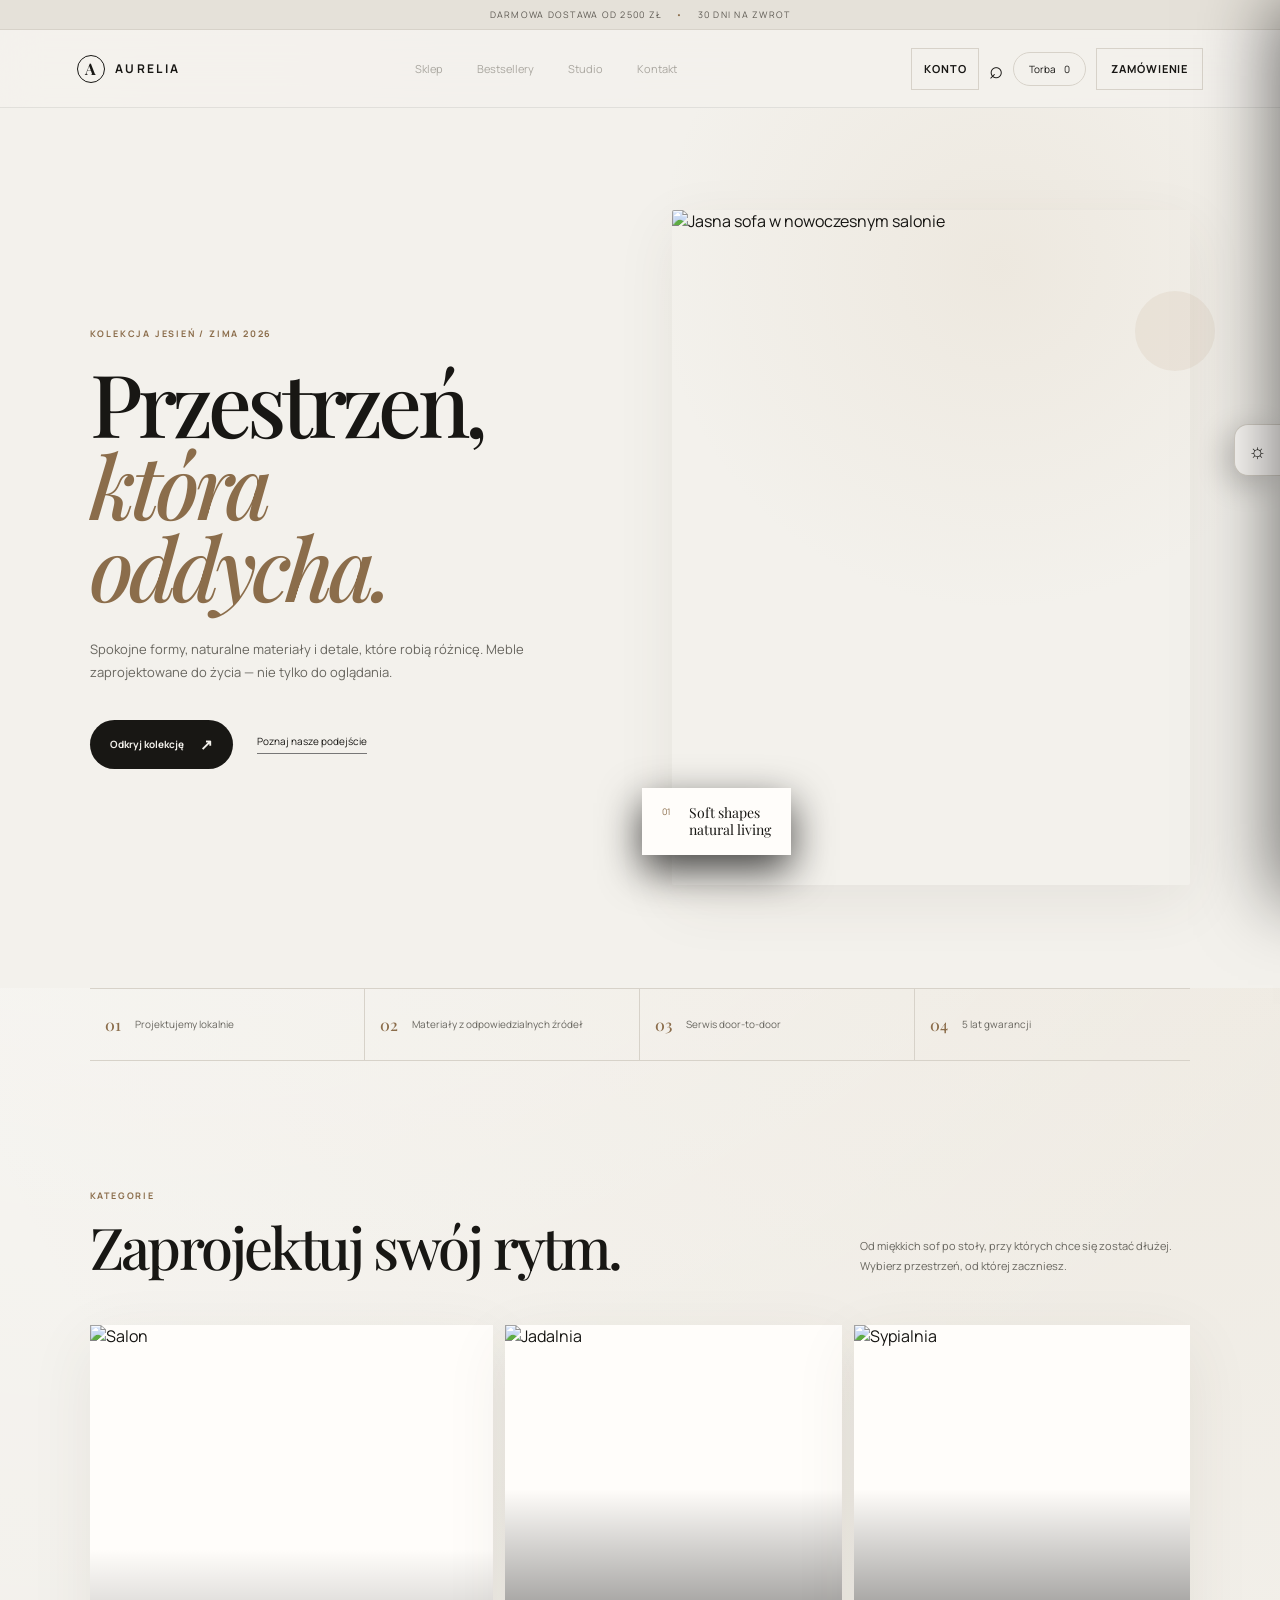
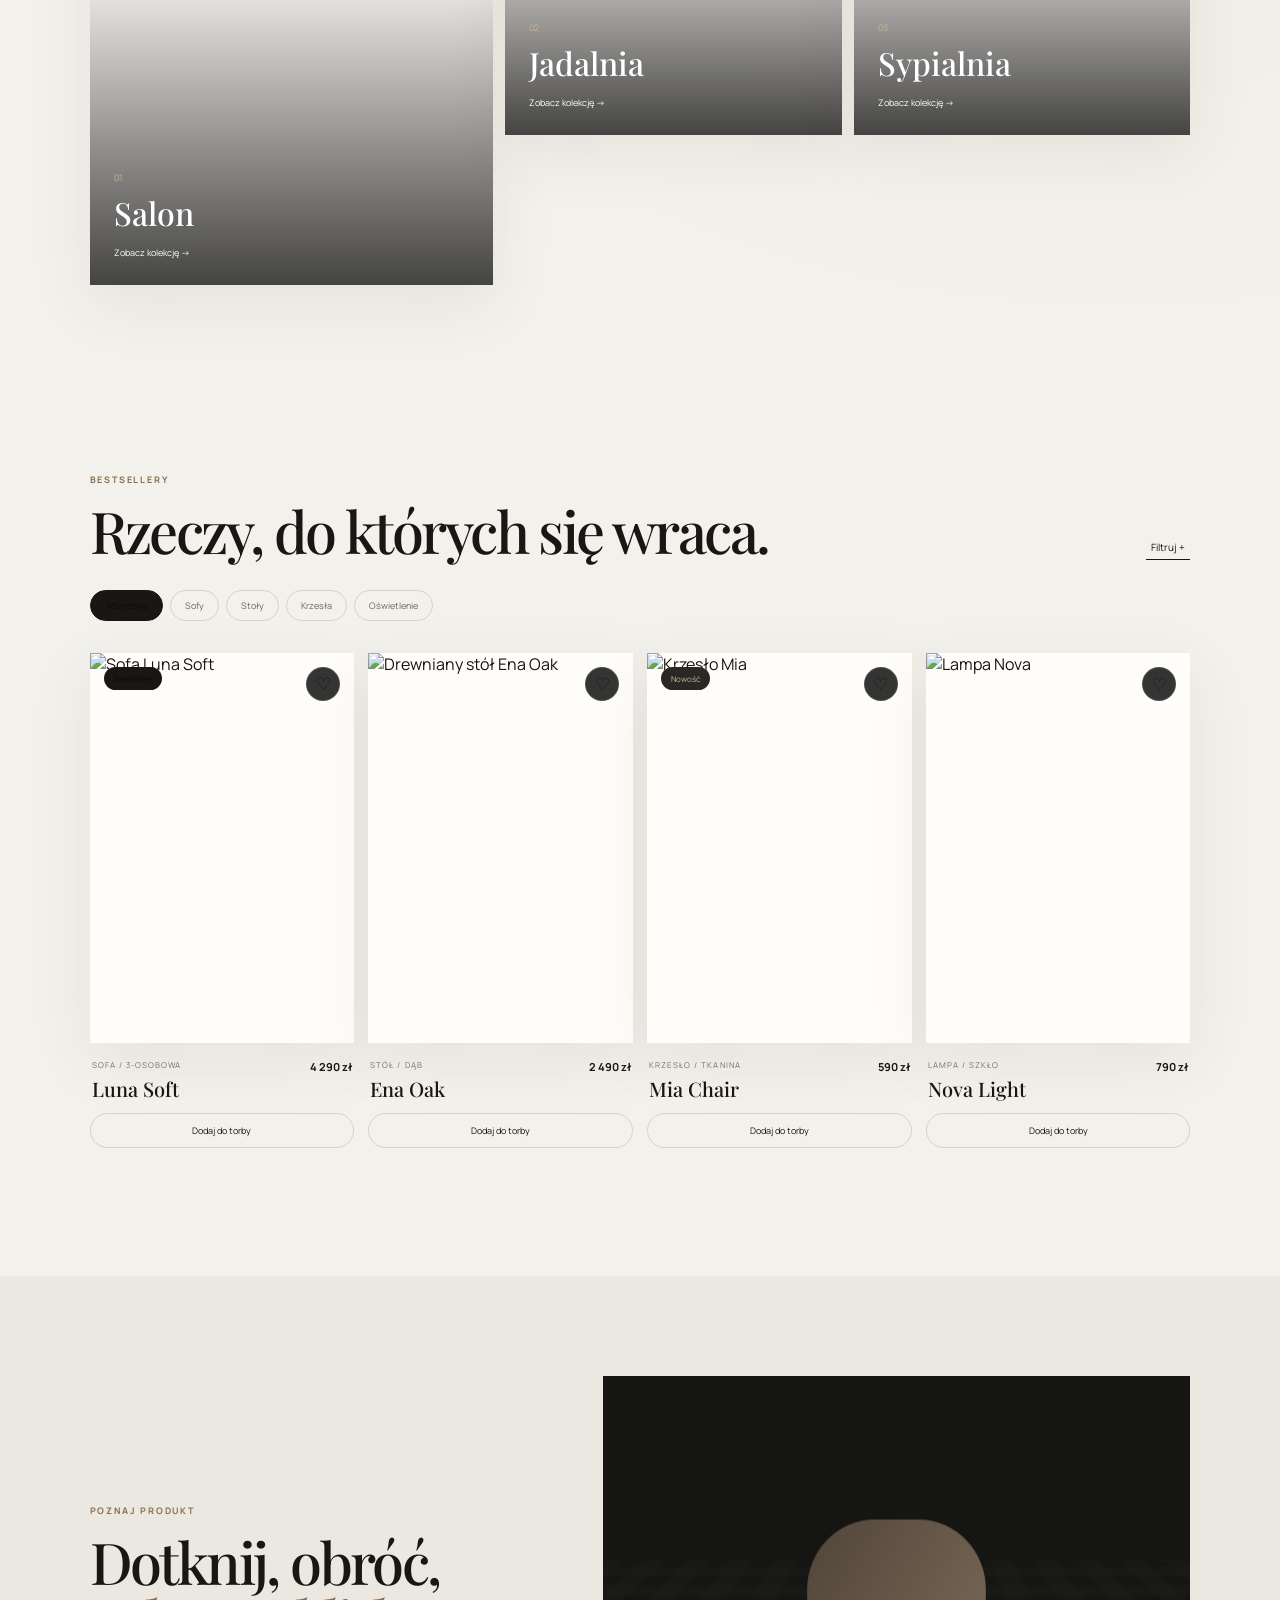
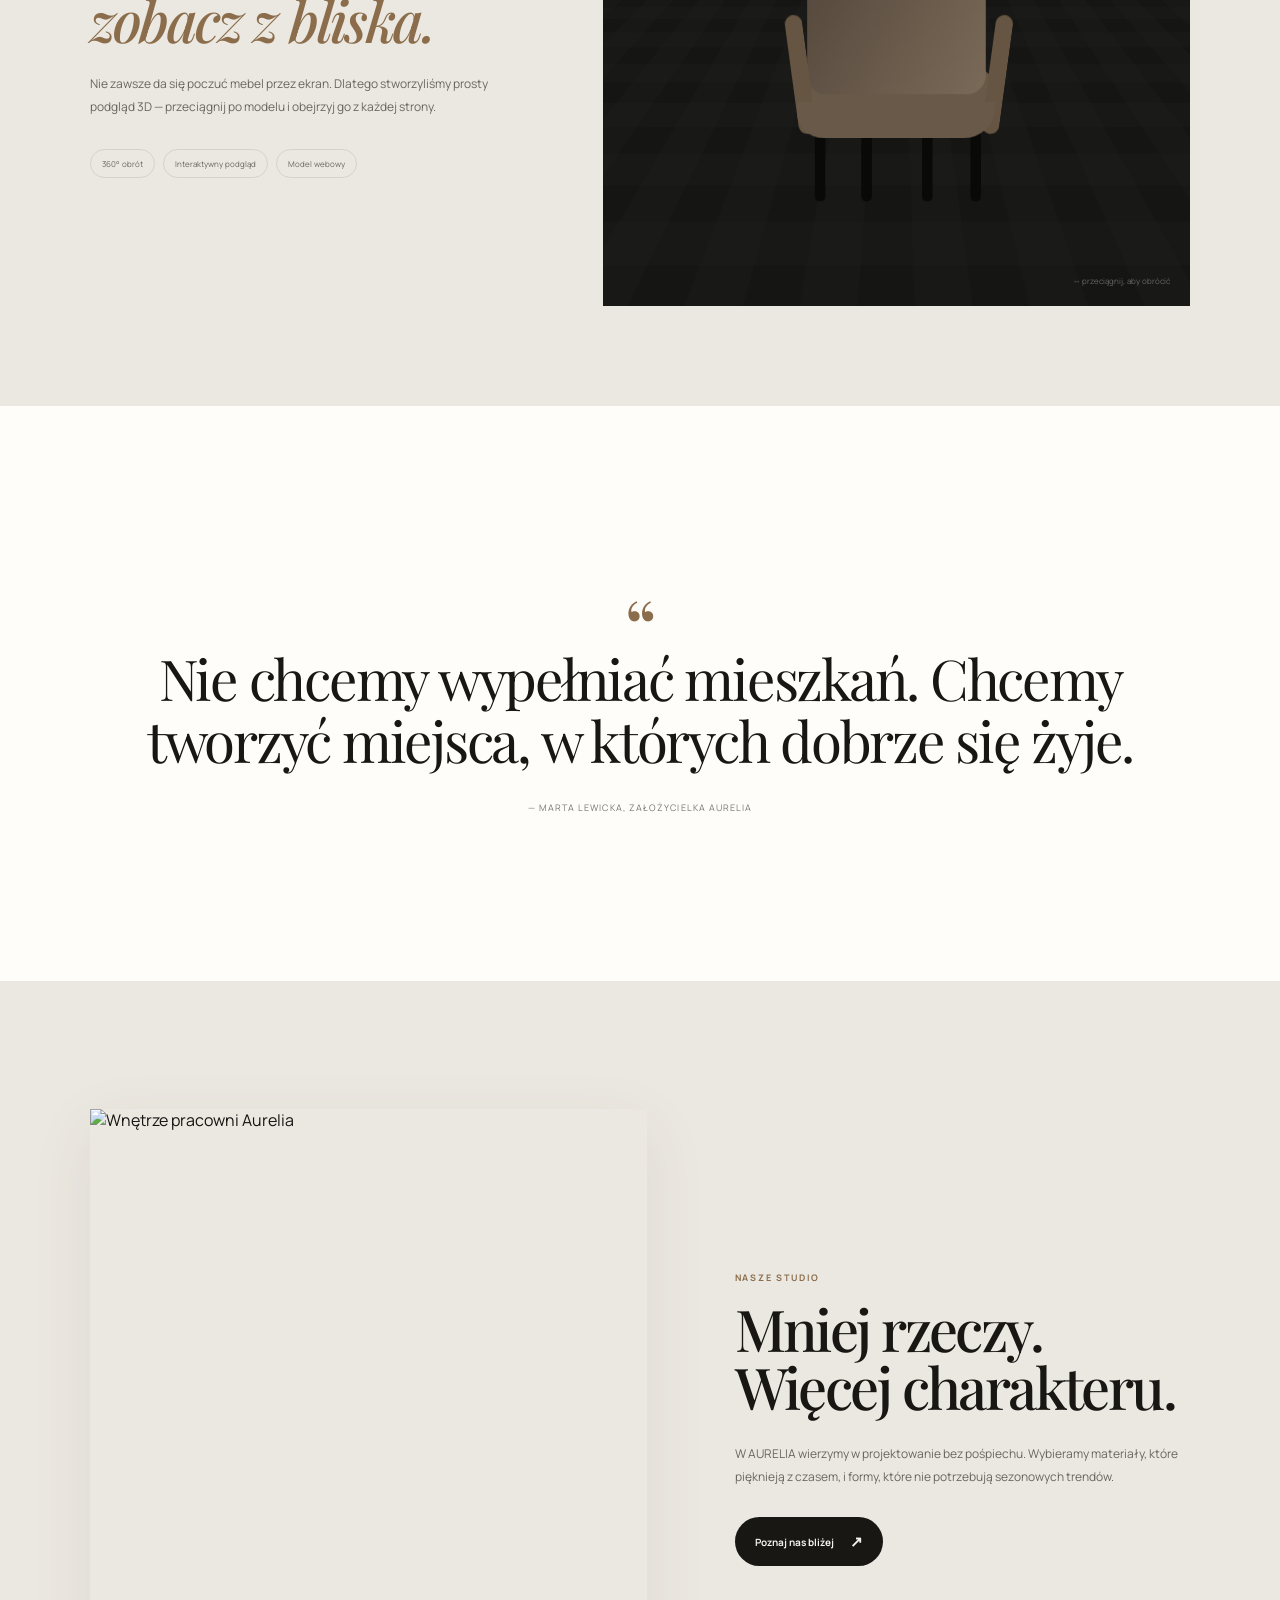
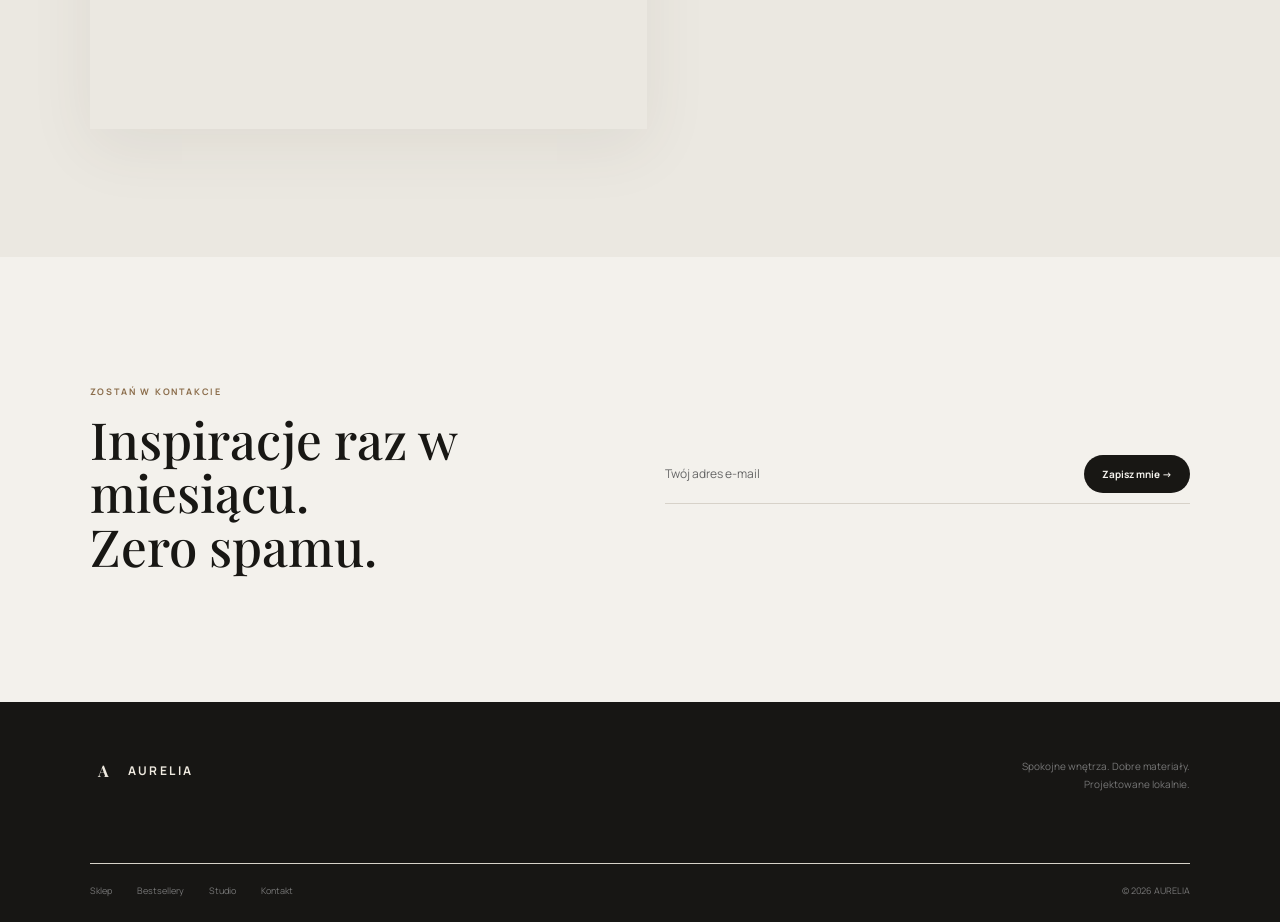
==== commit 05869a1f: "Force fresh CSS after visibility fix" ====
--- a/index.html
+++ b/index.html
@@ -8,7 +8,7 @@
   <link rel="preconnect" href="https://fonts.googleapis.com">
   <link rel="preconnect" href="https://fonts.gstatic.com" crossorigin>
   <link href="https://fonts.googleapis.com/css2?family=Manrope:wght@400;500;600;700&family=Playfair+Display:wght@500;600&display=swap" rel="stylesheet">
-  <link rel="stylesheet" href="style.css?v=daynight2026">
+  <link rel="stylesheet" href="style.css?v=fix2026">
   <script>(function(){try{document.documentElement.dataset.theme=localStorage.getItem("aurelia-theme")||"light"}catch(e){document.documentElement.dataset.theme="light"}})();</script>
 </head>
 <body>
--- a/style.css
+++ b/style.css
@@ -37,7 +37,7 @@
 footer{background:#050505;color:var(--text);padding:55px clamp(20px,7vw,100px) 25px}.footer-top{display:flex;justify-content:space-between;align-items:start;padding-bottom:70px}.footer-top .brand-mark{border-color:var(--text)}.footer-top p{color:#777;font-size:10px;line-height:1.8;text-align:right}.footer-links{display:flex;gap:25px;border-top:1px solid var(--line);padding-top:20px;flex-wrap:wrap;font-size:9px;color:#777}.footer-links span{margin-left:auto}
 .search-overlay{position:fixed;inset:0;background:#090908f7;z-index:100;display:grid;place-items:center;opacity:0;visibility:hidden;transition:.3s}.search-overlay.open{opacity:1;visibility:visible}.search-overlay>div{width:min(700px,85%)}.search-overlay input{display:block;width:100%;border:0;border-bottom:1px solid var(--text);background:none;color:var(--text);outline:0;font-family:"Playfair Display",serif;font-size:clamp(35px,6vw,70px);padding:20px 0}.search-overlay #searchResult{font-size:10px;color:var(--muted);margin-top:15px}.close-overlay{position:absolute;right:5%;top:4%;border:0;background:none;color:var(--text);font-size:35px}
 .cart-drawer{position:fixed;z-index:110;right:0;top:0;height:100vh;width:min(430px,100%);background:var(--surface-2);padding:30px;transform:translateX(100%);transition:.4s;display:flex;flex-direction:column}.cart-drawer.open{transform:translateX(0)}.drawer-head{display:flex;justify-content:space-between;border-bottom:1px solid var(--line);padding-bottom:20px}.drawer-head h2{font-family:"Playfair Display",serif;font-weight:500}.drawer-head button{border:0;background:none;color:var(--text);font-size:28px}.cart-items{flex:1;padding:20px 0;overflow:auto}.empty-cart{font-size:11px;color:#777}.cart-row{display:flex;gap:12px;padding:13px 0;border-bottom:1px solid var(--line)}.cart-row .cart-thumb{width:70px;height:70px;object-fit:cover}.cart-row h4{font-family:"Playfair Display",serif;font-weight:500}.cart-row p{font-size:9px;color:#777;margin-top:5px}.remove-item{margin-left:auto;border:0;background:none;color:#777}.cart-bottom{border-top:1px solid var(--line);padding-top:20px}.cart-bottom>div{display:flex;justify-content:space-between;margin-bottom:15px;font-size:11px}.cart-bottom .btn{width:100%}.drawer-backdrop{position:fixed;inset:0;background:#0009;z-index:105;opacity:0;visibility:hidden;transition:.3s}.drawer-backdrop.open{opacity:1;visibility:visible}.toast{position:fixed;bottom:25px;left:50%;transform:translate(-50%,20px);background:var(--text);color:#0b0b0a;padding:12px 18px;border-radius:999px;font-size:9px;opacity:0;z-index:200;transition:.3s;pointer-events:none}.toast.show{opacity:1;transform:translate(-50%,0)}
-.reveal{opacity:0;transform:translateY(25px);transition:opacity .7s,transform .7s}.reveal.visible{opacity:1;transform:none}
+.reveal{opacity:1;transform:none;transition:opacity .7s,transform .7s}.reveal.visible{opacity:1;transform:none}
 .page-hero{padding:clamp(90px,12vw,170px) clamp(20px,7vw,100px) 80px;background:var(--surface)}.page-hero h1{font-size:clamp(55px,8vw,105px);line-height:.92;letter-spacing:-.055em;margin:20px 0}.page-hero h1 em{font-style:italic;color:var(--accent)}.page-hero>p:last-child{max-width:520px;color:var(--muted);line-height:1.8;font-size:12px}
 .shop-toolbar{display:flex;justify-content:space-between;gap:30px;align-items:end;margin-bottom:35px}.shop-toolbar h2{font-size:clamp(35px,4vw,55px)}.shop-toolbar .filters{margin:0}
 .promo-box{background:var(--surface-2);display:flex;justify-content:space-between;align-items:center;gap:40px}.promo-box h2,.contact-grid h2{font-size:clamp(40px,5vw,70px);line-height:.98;margin:15px 0}.promo-box p:not(.eyebrow){color:var(--muted);max-width:550px;line-height:1.8;font-size:12px}
@@ -491,6 +491,12 @@
 }
 
 
+/* Visibility safety */
+.reveal{opacity:1!important;transform:none!important}
+.hero-image img,.category-card img,.product-media img,.studio-image img,.checkout-item img,.cart-thumb{display:block;visibility:visible;opacity:1}
+.contact-form input,.contact-form select,.contact-form textarea,.checkout-form input,.checkout-form select,.account-form input{display:block;visibility:visible;opacity:1;color:var(--text);background:var(--surface-2);border:1px solid var(--line)}
+.contact-form input::placeholder,.contact-form textarea::placeholder,.checkout-form input::placeholder,.account-form input::placeholder{color:var(--muted);opacity:1}
+
 /* AURELIA / CHECKOUT */
 .checkout-page{padding-bottom:110px}.checkout-layout{width:min(1180px,calc(100% - 40px));margin:0 auto;display:grid;grid-template-columns:minmax(0,1.45fr) minmax(320px,.75fr);gap:28px;align-items:start}.checkout-form{display:grid;gap:18px}.checkout-card,.checkout-summary{background:var(--surface);border:1px solid var(--line);padding:28px;border-radius:2px}.checkout-card h2,.checkout-summary h2{margin:4px 0 22px;font-family:"Playfair Display",serif;font-weight:500}.form-grid{display:grid;grid-template-columns:1fr 1fr;gap:16px}.form-grid .full{grid-column:1/-1}.checkout-form label{display:grid;gap:8px;font-size:12px;color:var(--muted);font-weight:700}.checkout-form input,.checkout-form select{width:100%;box-sizing:border-box;border:1px solid var(--line);background:var(--surface-2);color:var(--text);padding:14px 15px;font:inherit;outline:none}.checkout-form input:focus,.checkout-form select:focus{border-color:var(--accent)}.checkout-note,.checkout-small{color:var(--muted);line-height:1.7;font-size:13px}.consent{display:flex!important;grid-template-columns:auto 1fr!important;align-items:start;gap:10px!important;font-weight:500!important}.consent input{width:auto!important;margin-top:2px}.checkout-submit{width:100%;justify-content:space-between}.checkout-summary{position:sticky;top:100px}.checkout-item{display:grid;grid-template-columns:58px 1fr auto;gap:12px;align-items:center;padding:12px 0;border-bottom:1px solid var(--line)}.checkout-item img{width:58px;height:58px;object-fit:cover}.checkout-item div{display:grid;gap:5px}.checkout-item span{font-size:11px;color:var(--muted)}.checkout-item b{font-size:13px}.summary-line,.summary-total{display:flex;justify-content:space-between;gap:20px;padding-top:16px}.summary-line{font-size:13px;color:var(--muted)}.summary-total{margin-top:12px;padding-top:20px;border-top:1px solid var(--line);font-size:17px}.checkout-empty{color:var(--muted);padding:20px 0}.checkout-success{padding:20px 0}.checkout-success h2{font-size:36px}.checkout-success p{color:var(--muted);line-height:1.7}.checkout-success .btn{display:inline-flex;margin-top:15px}@media(max-width:850px){.checkout-layout{grid-template-columns:1fr}.checkout-summary{position:static;grid-row:1}.form-grid{grid-template-columns:1fr}.form-grid .full{grid-column:auto}}
 
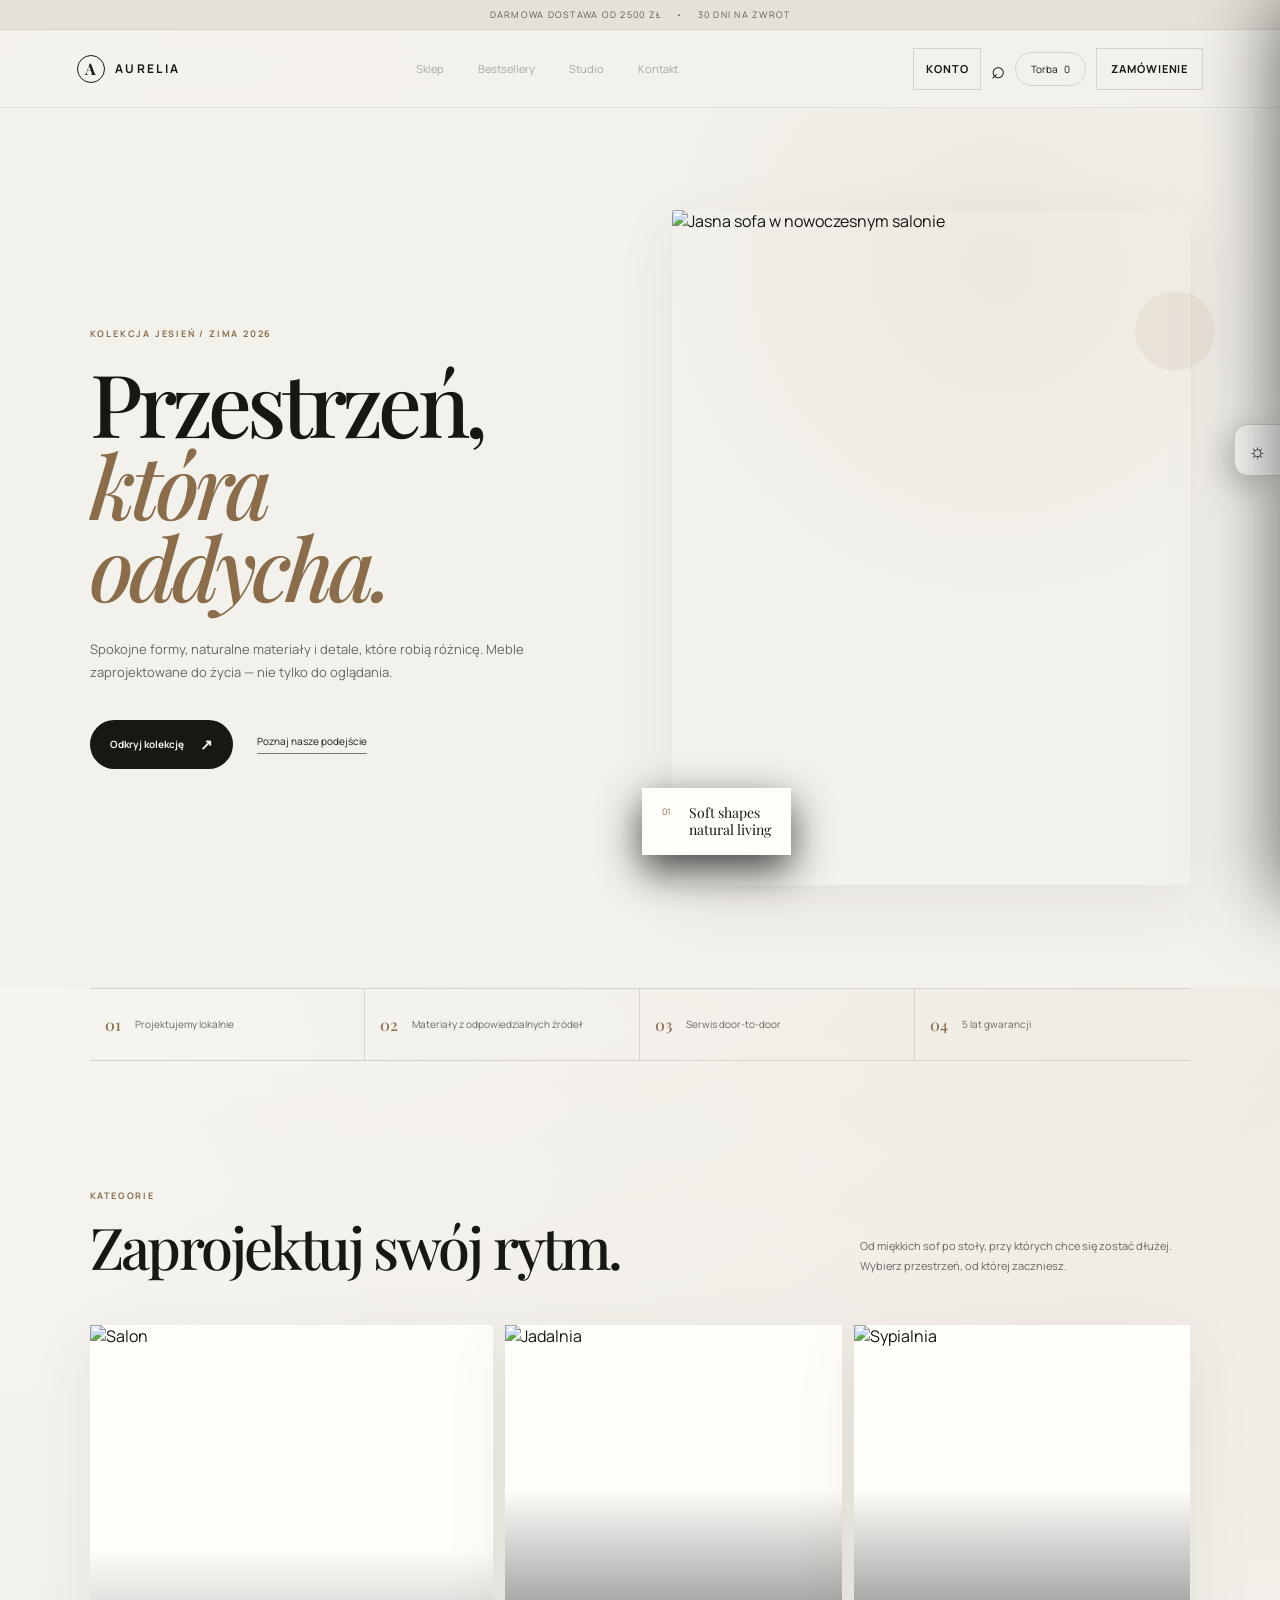
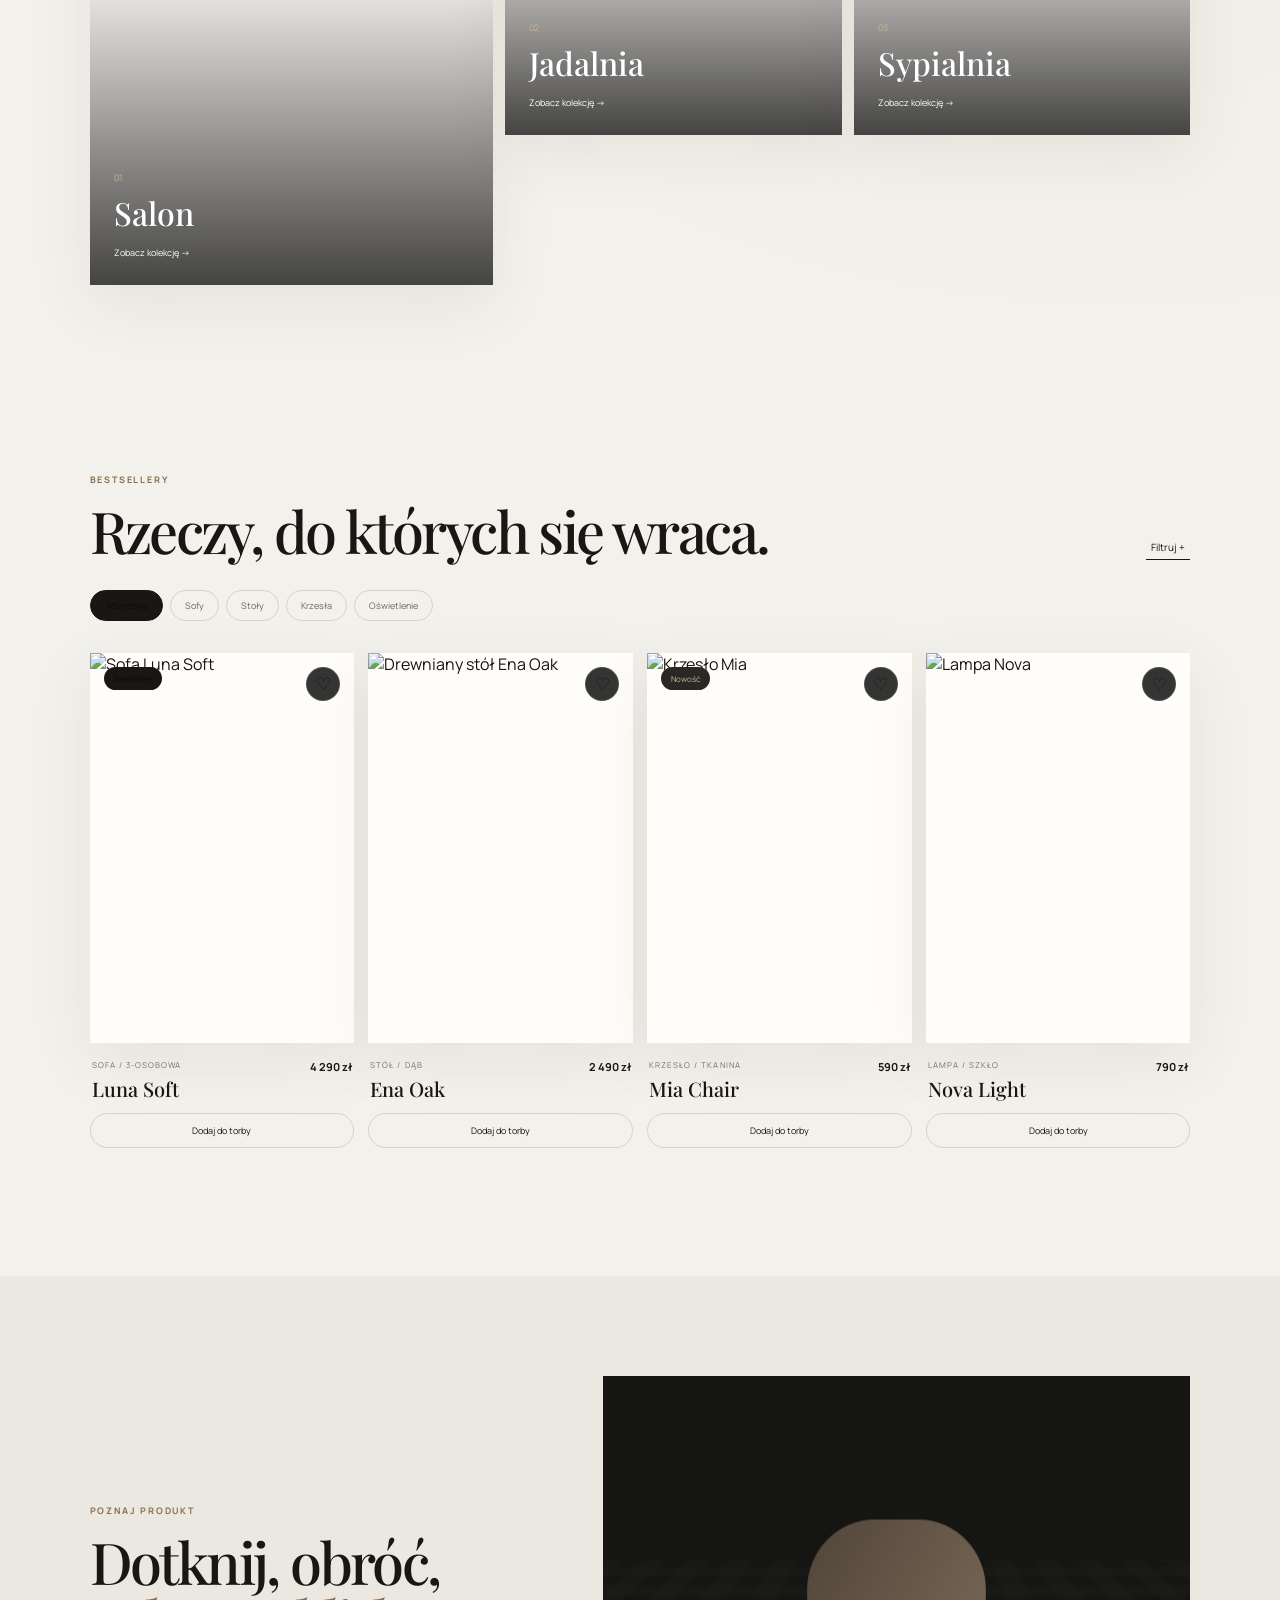
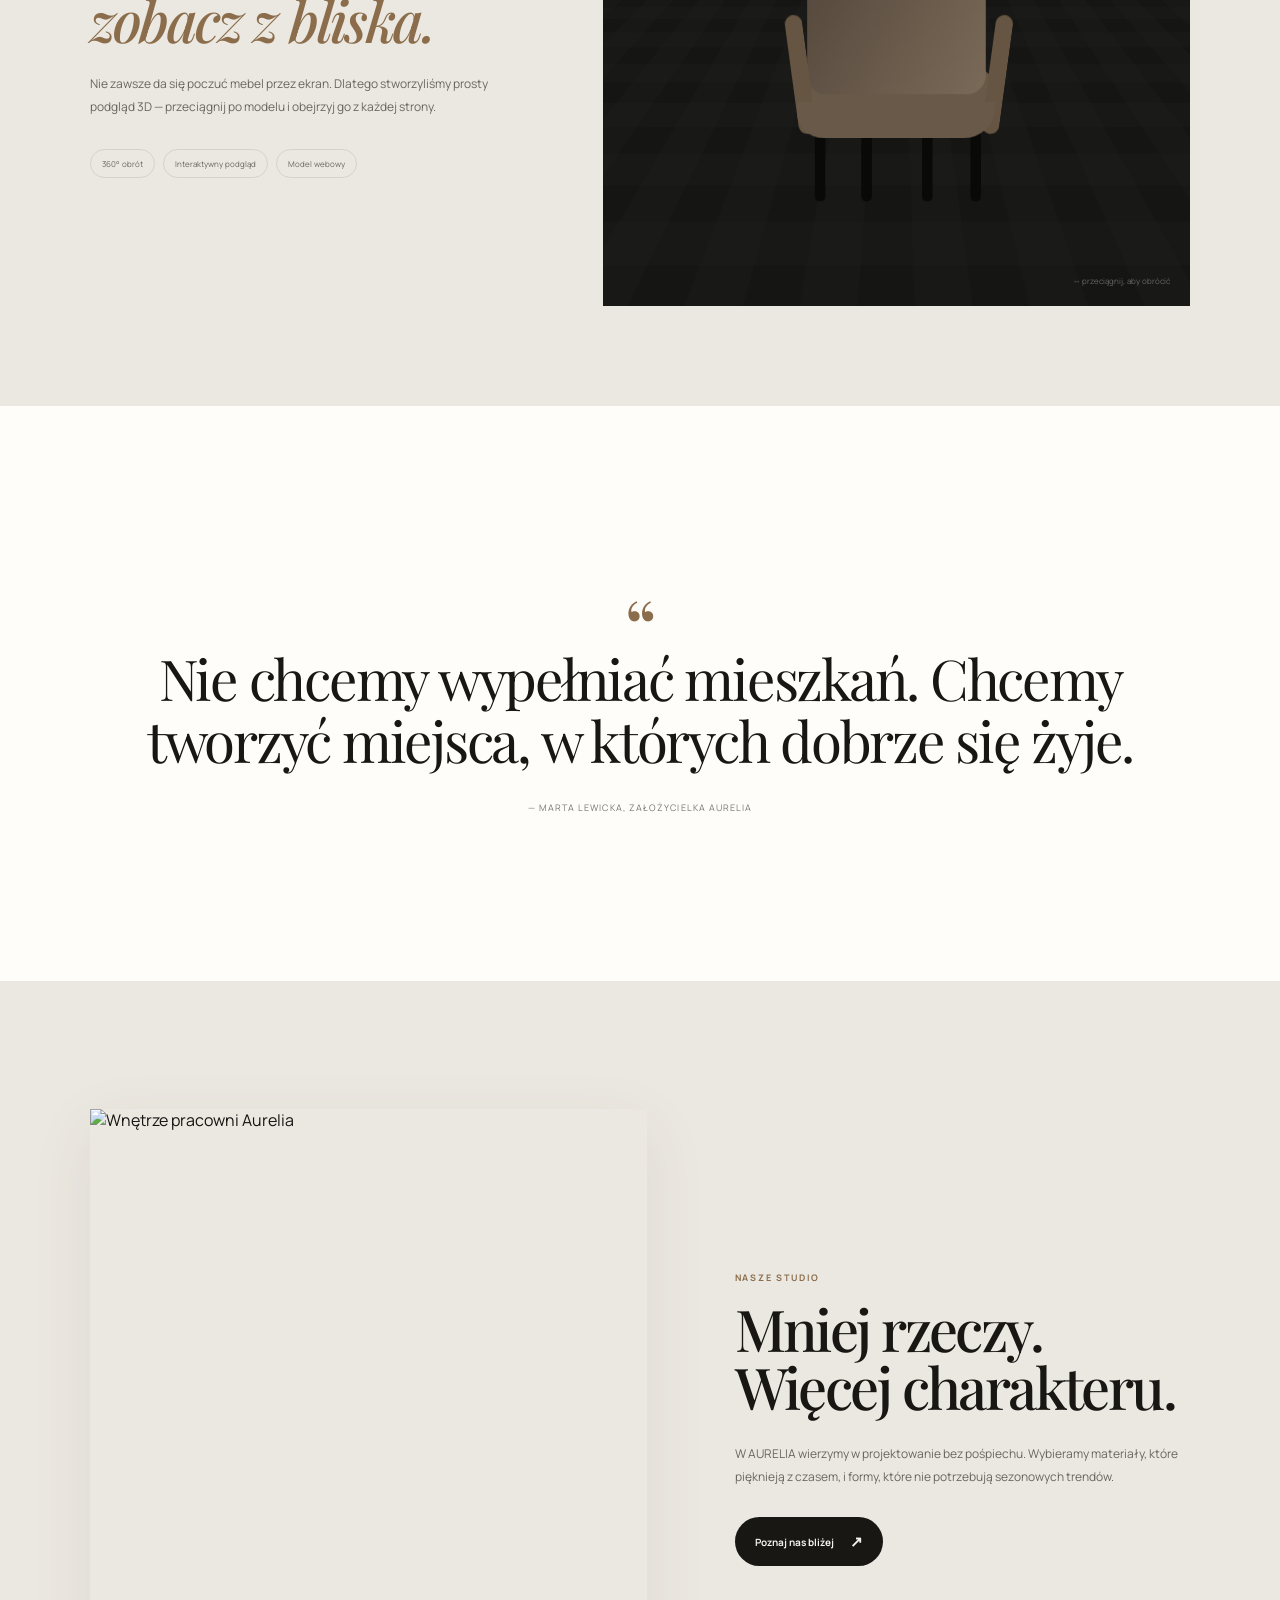
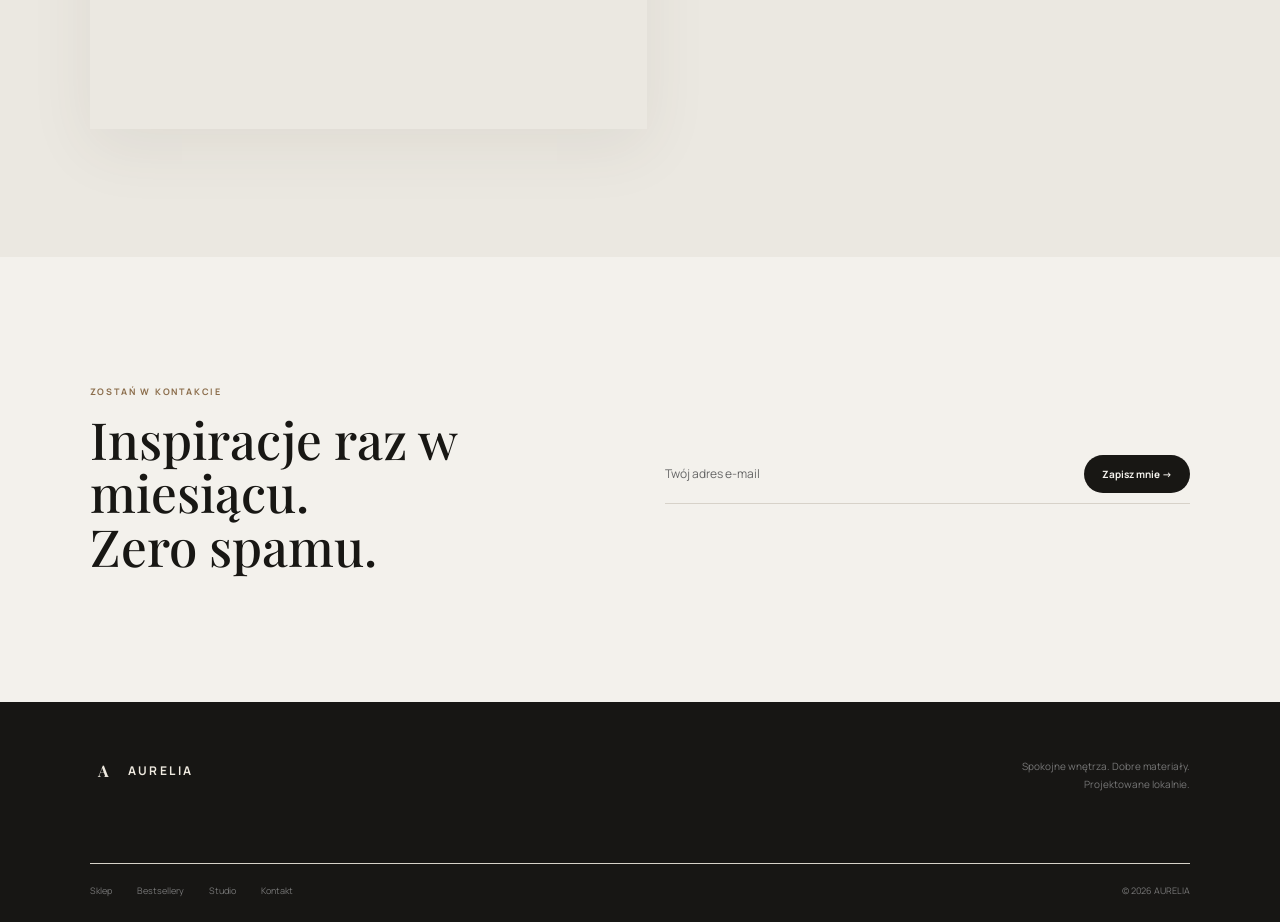
==== commit 7fc7a806: "Fix cart button wiring" ====
--- a/index.html
+++ b/index.html
@@ -8,7 +8,7 @@
   <link rel="preconnect" href="https://fonts.googleapis.com">
   <link rel="preconnect" href="https://fonts.gstatic.com" crossorigin>
   <link href="https://fonts.googleapis.com/css2?family=Manrope:wght@400;500;600;700&family=Playfair+Display:wght@500;600&display=swap" rel="stylesheet">
-  <link rel="stylesheet" href="style.css?v=fix2026">
+  <link rel="stylesheet" href="style.css?v=cartdrawer20260919">
   <script>(function(){try{document.documentElement.dataset.theme=localStorage.getItem("aurelia-theme")||"light"}catch(e){document.documentElement.dataset.theme="light"}})();</script>
 </head>
 <body>
@@ -29,7 +29,7 @@
 
     <div class="header-actions"><a class="account-btn" href="account.html">Konto</a>
       <button class="icon-btn" data-open-search aria-label="Szukaj">⌕</button>
-      <button class="cart-btn" data-open-cart>Torba <span id="cartCount">0</span></button><a class="order-btn" href="checkout.html">Zamówienie</a>
+      <button class="cart-btn" id="cartOpenButton" type="button" data-open-cart>Torba <span id="cartCount">0</span></button><a class="order-btn" href="checkout.html">Zamówienie</a>
       <button class="menu-btn" data-menu aria-label="Otwórz menu"><span></span><span></span></button>
     </div>
   </header>
@@ -183,7 +183,7 @@
   </div>
 
   <aside class="cart-drawer" id="cartDrawer">
-    <div class="drawer-head"><h2>Twoja torba</h2><button data-close-cart>×</button></div>
+    <div class="drawer-head"><h2>Twoja torba</h2><a href="#" data-close-cart aria-label="Zamknij">×</a></div>
     <div id="cartItems" class="cart-items"><p class="empty-cart">Twoja torba jest jeszcze pusta.</p></div>
     <div class="cart-bottom"><div><span>Suma</span><strong id="cartTotal">0 zł</strong></div><button class="btn btn-dark checkout">Przejdź do zamówienia</button></div>
   </aside>
@@ -197,6 +197,7 @@
   </aside>
   <div class="appearance-backdrop" id="appearanceBackdrop"></div>
   <script src="appearance.js"></script>
-  <script src="app.js?v=cartfix2026"></script>
+  <script src="cart.js?v=cartfix20260920"></script>
+  <script src="app.js?v=cartfix20260920"></script>
 </body>
 </html>
--- a/style.css
+++ b/style.css
@@ -533,3 +533,15 @@
 .account-page{padding-bottom:110px}.account-layout{width:min(1000px,calc(100% - 40px));margin:0 auto;display:grid;grid-template-columns:1.15fr .85fr;gap:24px;align-items:start}.account-card{background:var(--surface);border:1px solid var(--line);padding:30px}.account-tabs{display:grid;grid-template-columns:1fr 1fr;border-bottom:1px solid var(--line);margin-bottom:25px}.account-tab{border:0;background:transparent;color:var(--muted);padding:14px 8px;font:inherit;font-size:11px;font-weight:700;letter-spacing:.08em;text-transform:uppercase;cursor:pointer;border-bottom:2px solid transparent}.account-tab.active{color:var(--text);border-bottom-color:var(--accent)}.account-form{display:grid;gap:16px}.account-form label{display:grid;gap:8px;font-size:11px;color:var(--muted);font-weight:700}.account-form input{width:100%;border:1px solid var(--line);background:var(--surface-2);color:var(--text);padding:14px;font:inherit;outline:none}.account-form input:focus{border-color:var(--accent)}.account-form-grid{display:grid;grid-template-columns:1fr 1fr;gap:14px}.account-consent{display:flex!important;grid-template-columns:auto 1fr!important;align-items:start;gap:9px!important;font-weight:500!important}.account-consent input{width:auto}.account-link{border:0;background:none;color:var(--muted);font:inherit;font-size:11px;text-align:left;cursor:pointer}.account-link:hover{color:var(--text)}.account-message{min-height:22px;margin-top:4px;color:var(--muted);font-size:11px;line-height:1.6}.account-message.success{color:#6f7f55}.account-message.error{color:#a65b5b}.account-note{color:var(--muted);font-size:12px;line-height:1.7}.account-benefits h2{font-family:"Playfair Display",serif;font-weight:500;font-size:34px;margin:8px 0 28px}.account-benefits>div{display:grid;grid-template-columns:35px 1fr;gap:12px;padding:16px 0;border-top:1px solid var(--line);font-size:12px;line-height:1.6}.account-benefits strong{color:var(--accent)}.account-profile{width:min(1000px,calc(100% - 40px));margin:24px auto 0;background:var(--surface);border:1px solid var(--line);padding:28px;display:flex;align-items:center;justify-content:space-between;gap:20px}.account-profile h2{font-family:"Playfair Display",serif;font-weight:500;font-size:32px;margin:7px 0}.hidden{display:none!important}@media(max-width:800px){.account-layout{grid-template-columns:1fr}.account-benefits{display:none}}@media(max-width:560px){.account-layout,.account-profile{width:calc(100% - 40px)}.account-form-grid{grid-template-columns:1fr}.account-profile{align-items:flex-start;flex-direction:column}}
 
 .account-btn{display:inline-flex;align-items:center;justify-content:center;min-height:42px;padding:0 12px;border:1px solid var(--line);color:var(--text);text-decoration:none;font-size:11px;font-weight:700;letter-spacing:.08em;text-transform:uppercase;transition:.25s}.account-btn:hover{border-color:var(--accent);color:var(--accent);background:var(--surface-2)}@media(max-width:700px){.account-btn{min-height:38px;padding:0 9px;font-size:9px}}
+
+/* Cart drawer reliability */
+body.no-scroll{overflow:hidden!important}
+.cart-drawer{visibility:hidden;pointer-events:none}
+.cart-drawer.open{visibility:visible;pointer-events:auto}
+.drawer-backdrop{pointer-events:none}
+.drawer-backdrop.open{pointer-events:auto}
+
+/* Cart drawer fallback: opens via #cartDrawer even if JS fails */
+.cart-drawer:target{transform:translateX(0);visibility:visible;pointer-events:auto}
+.drawer-head a[data-close-cart]{border:0;background:none;color:var(--text);font-size:28px;text-decoration:none;line-height:1}
+.cart-btn{text-decoration:none;display:inline-flex;align-items:center}
